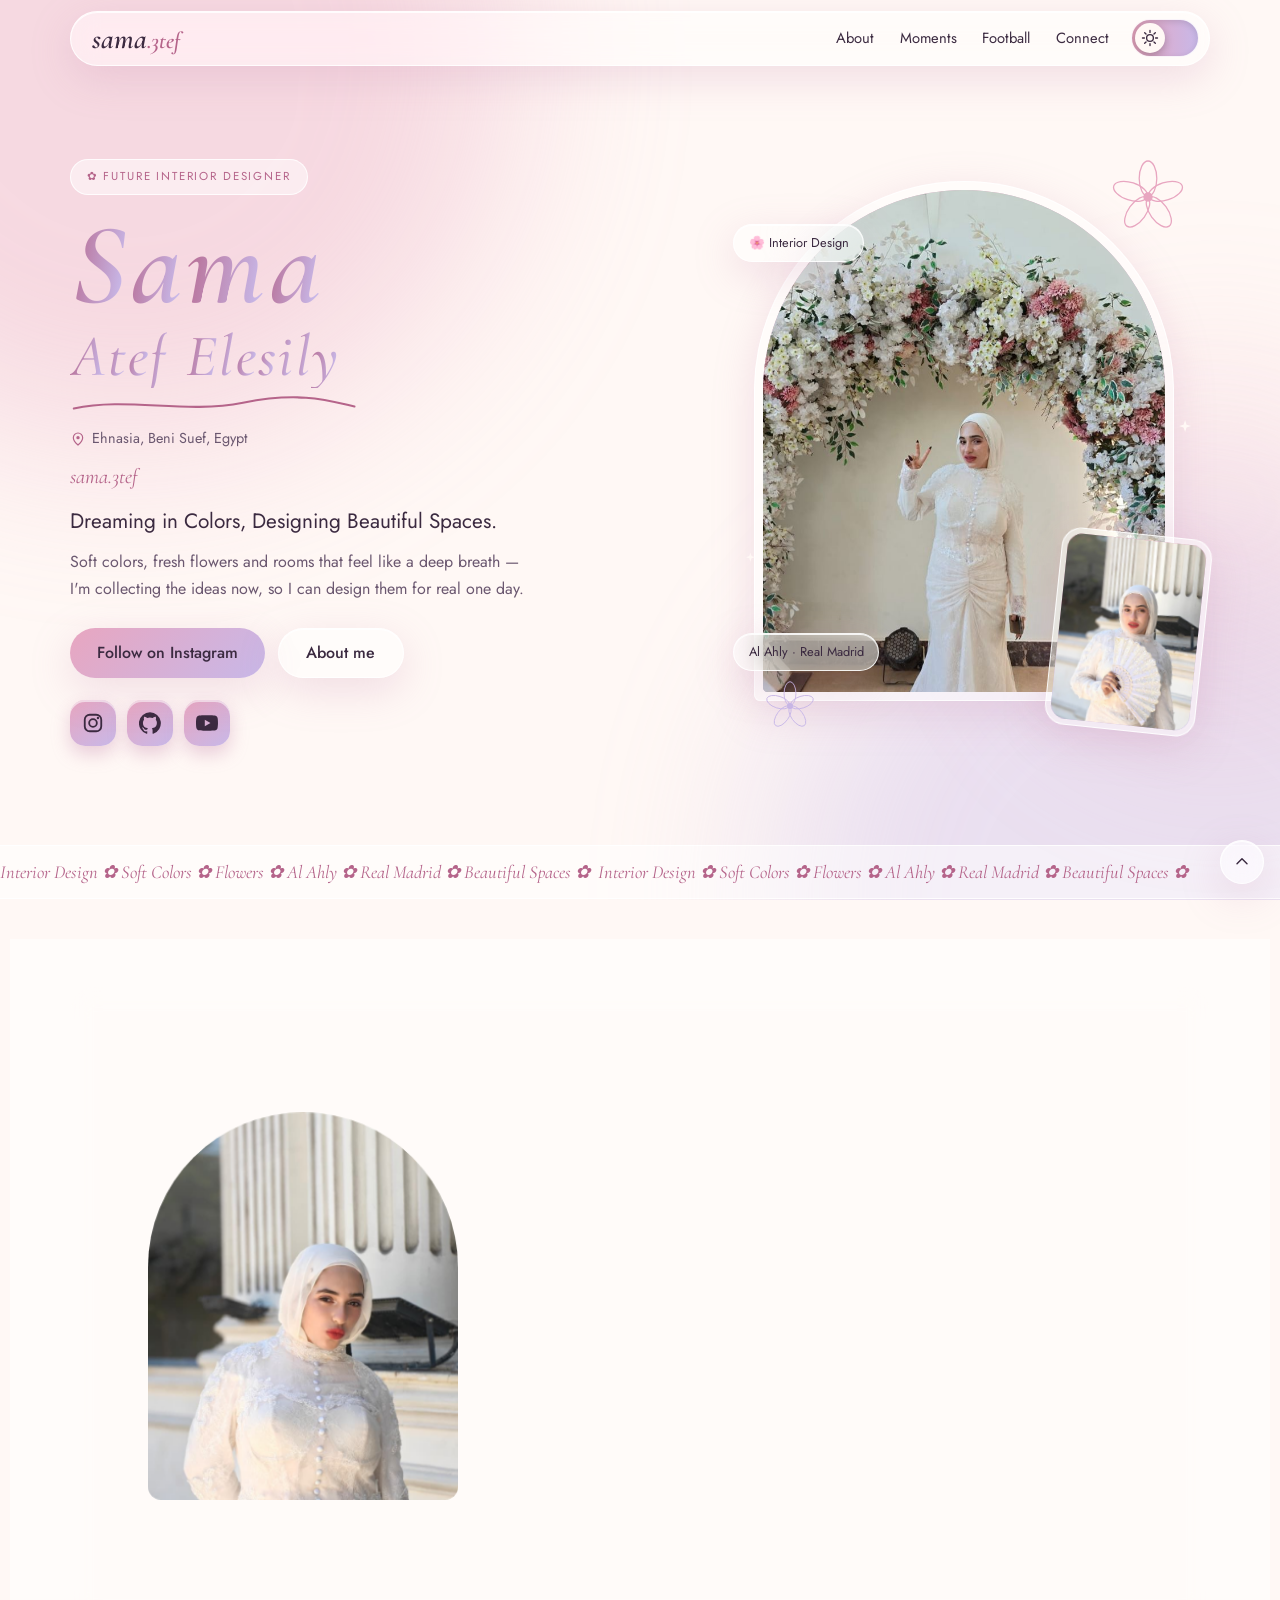
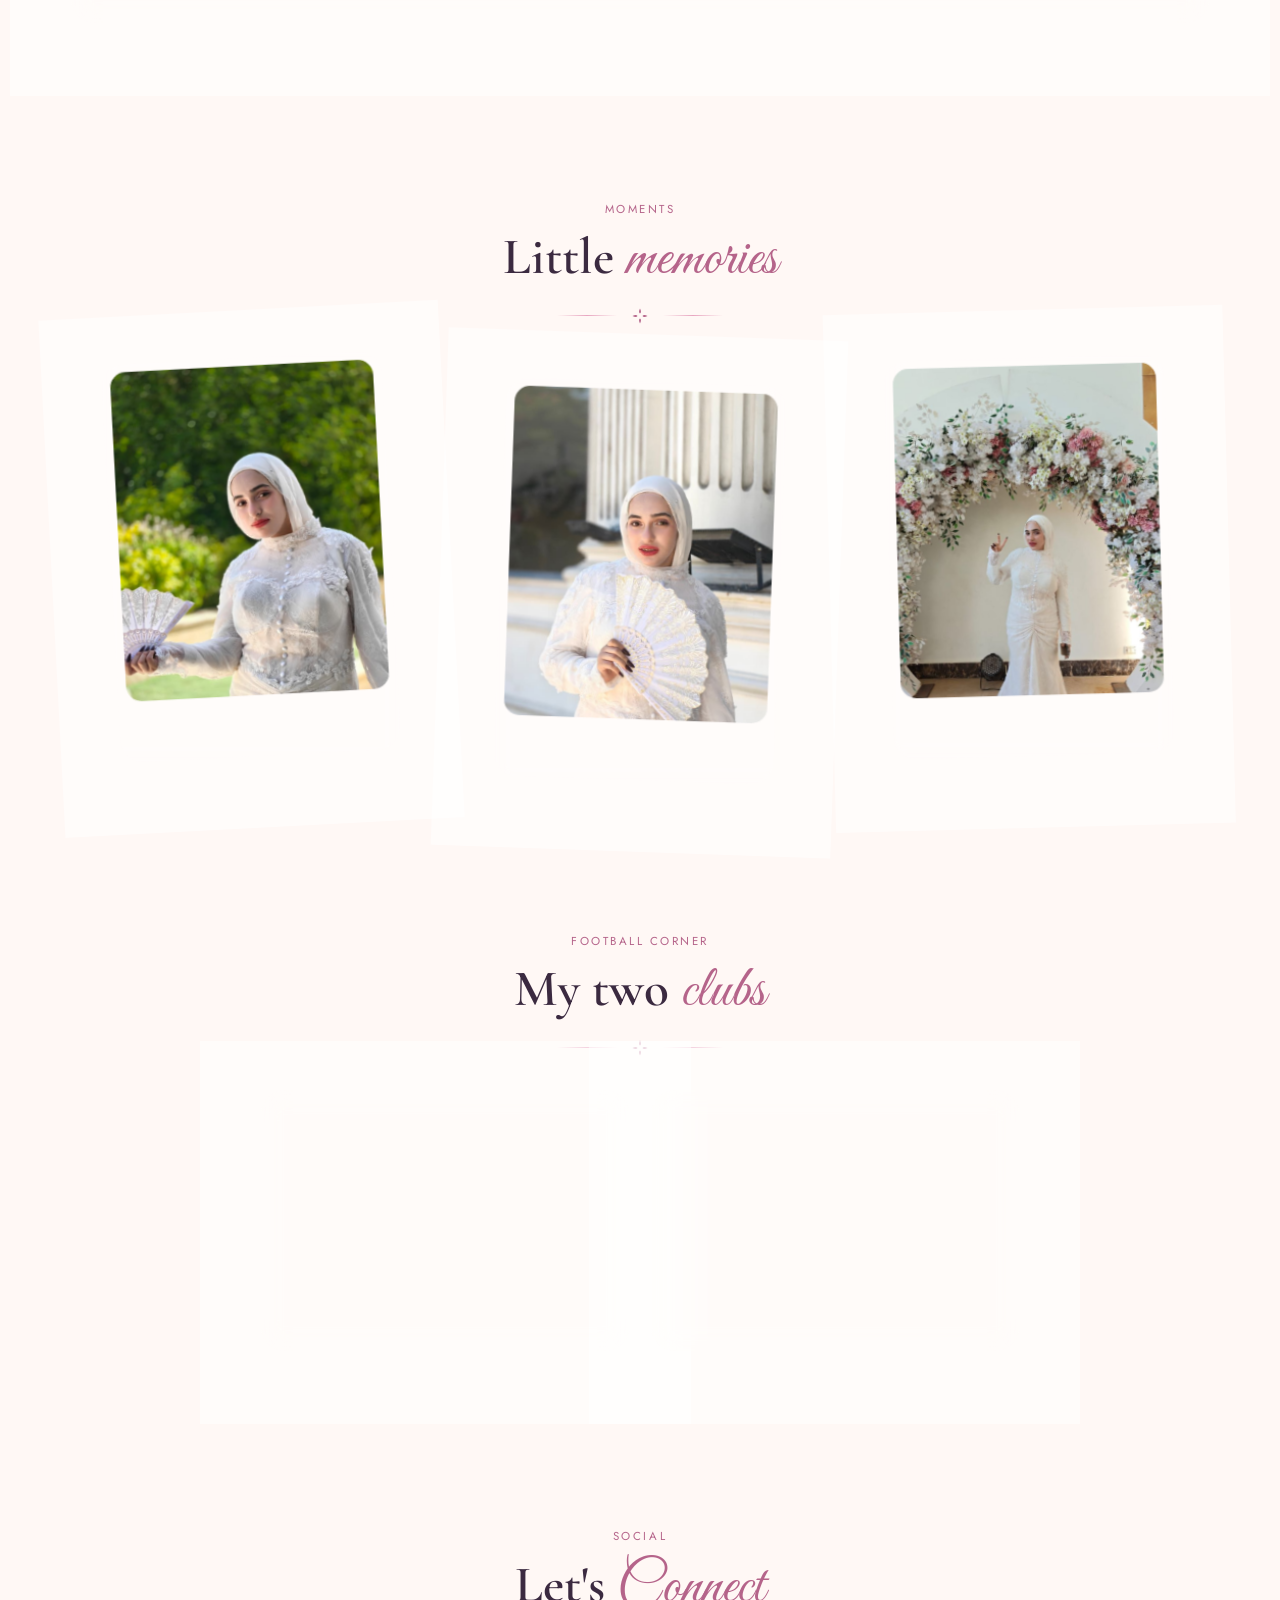
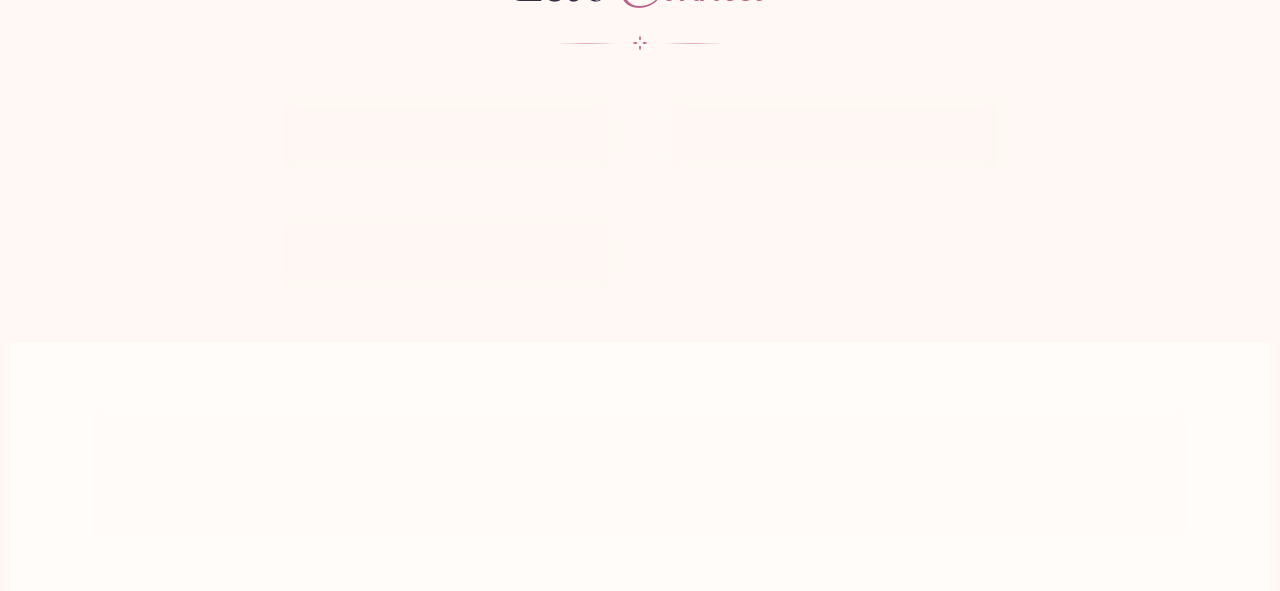
==== index.html @ e873d19c "Add files via upload" ====
<!DOCTYPE html>
<html lang="en">
<head>
<meta charset="utf-8">
<meta name="viewport" content="width=device-width, initial-scale=1">
<title>Sama Atef Elesily — Future Interior Designer</title>
<meta name="description" content="سما عاطف العسيلي — مصممة ديكور داخلي في المستقبل، بتحب الألوان الهادية والمساحات الجميلة والنادي الأهلي وريال مدريد، من إهناسيا، بني سويف، مصر. | Sama Atef Elesily — a future interior designer who loves beautiful spaces, Al Ahly SC and Real Madrid CF. Ehnasia, Beni Suef, Egypt.">
<meta name="keywords" content="سما عاطف العسيلي, إهناسيا, بني سويف, مصر, Ehnasia, Beni Suef, Egypt, سما العسيلي, سما عاطف, مصممة ديكور, ديكور داخلي, Sama Atef Elesily, Sama Elesily, sama.3tef, interior designer, portfolio">
<meta name="author" content="Alaa Atef Elesily">
<meta name="robots" content="index, follow">
<link rel="canonical" href="https://sama-3tef.github.io/">
<meta name="theme-color" content="#FFF8F5">
<meta property="og:type" content="website">
<meta property="og:title" content="سما عاطف العسيلي | Sama Atef Elesily">
<meta property="og:locale" content="ar_EG">
<meta property="og:locale:alternate" content="en_US">
<meta property="og:site_name" content="sama.3tef">
<meta name="twitter:card" content="summary_large_image">
<meta property="og:description" content="Dreaming in Colors, Designing Beautiful Spaces. — بحلم بالألوان وبصمم مساحات حلوة.">
<meta property="og:url" content="https://sama-3tef.github.io/">
<meta property="og:image" content="https://sama-3tef.github.io/assets/images/sama-1.jpg">
<link rel="icon" href="favicon.svg" type="image/svg+xml">
<link rel="preconnect" href="https://fonts.googleapis.com">
<link rel="preconnect" href="https://fonts.gstatic.com" crossorigin>
<link href="https://fonts.googleapis.com/css2?family=Cormorant+Garamond:ital,wght@0,500;0,600;1,500&family=Great+Vibes&family=Jost:wght@300;400;500&display=swap" rel="stylesheet">
<script>
(function(){try{var t=localStorage.getItem('theme');if(!t)t=matchMedia('(prefers-color-scheme: dark)').matches?'dark':'light';document.documentElement.dataset.theme=t;var m=document.querySelector('meta[name=theme-color]');if(m)m.content=t==='dark'?'#241A2B':'#FFF8F5'}catch(e){document.documentElement.dataset.theme='light'}})();
</script>
<script type="application/ld+json">{"@context":"https://schema.org","@type":"WebSite","name":"سما عاطف العسيلي | Sama Atef Elesily","alternateName":["sama.3tef","Sama Atef Elesily","سما عاطف العسيلي"],"url":"https://sama-3tef.github.io/","inLanguage":["ar","en"],"about":{"@type":"Person","name":"Sama Atef Elesily","alternateName":"سما عاطف العسيلي","sameAs":["https://www.instagram.com/sama.atef_1","https://github.com/sama-3tef","https://www.youtube.com/@samaatefelesily1"]}}</script>
<link rel="stylesheet" href="css/style.css">
</head>
<body>
<div class="progress" aria-hidden="true"><span id="bar"></span></div>
<div class="bg" aria-hidden="true"><i></i><i></i><i></i></div>
<div id="petals" aria-hidden="true"></div>

<header class="nav-wrap">
 <nav class="nav glass" aria-label="Main">
  <a href="#top" class="logo" aria-label="sama.3tef">sama<span>.3tef</span></a>
  <ul id="menu" class="links">
   <li><a href="#about">About</a></li>
   <li><a href="#moments">Moments</a></li>
   <li><a href="#football">Football</a></li>
   <li><a href="#connect">Connect</a></li>
  </ul>
  <button id="theme" class="switch" aria-label="Toggle dark mode" aria-pressed="false">
   <span class="stars" aria-hidden="true"><i></i><i></i><i></i></span>
   <span class="knob"><svg viewBox="0 0 24 24" class="sun"><circle cx="12" cy="12" r="4.500"/><path d="M12 2v2.500M12 19.500V22M2 12h2.500M19.500 12H22M4.900 4.900l1.800 1.800M17.300 17.300l1.800 1.800M4.900 19.100l1.800-1.800M17.300 6.700l1.800-1.800"/></svg><svg viewBox="0 0 24 24" class="moon"><path d="M20 14.500A8.500 8.500 0 1 1 9.500 4a7 7 0 0 0 10.500 10.500z"/></svg></span>
  </button>
  <button id="burger" class="icon-btn burger" aria-label="Open menu" aria-expanded="false" aria-controls="menu"><span></span><span></span></button>
 </nav>
</header>

<main id="top">
<section class="hero container">
 <div class="hero-text">
  <p class="label"><span class="pill">✿ Future Interior Designer</span></p>
  <h1 class="name" aria-label="Sama Atef Elesily">
   <span class="line l1" aria-hidden="true"><span data-split>Sama</span></span>
   <span class="line l2" aria-hidden="true"><span data-split>Atef Elesily</span></span>
   <svg class="swoosh" viewBox="0 0 300 20" aria-hidden="true"><path d="M4 14C60 2 120 20 180 8S270 6 296 12" pathLength="1"/></svg>
  </h1>
  <p class="loc"><svg viewBox="0 0 24 24" aria-hidden="true"><path d="M12 21s7-6.100 7-11a7 7 0 0 0-14 0c0 4.900 7 11 7 11z" fill="none" stroke="currentColor" stroke-width="1.8"/><circle cx="12" cy="10" r="2.500" fill="currentColor"/></svg>Ehnasia, Beni Suef, Egypt</p>
  <p class="wordmark">sama.3tef</p>
  <p class="sub">Dreaming in Colors, Designing Beautiful Spaces.</p>
  <p class="lead">Soft colors, fresh flowers and rooms that feel like a deep breath — I'm collecting the ideas now, so I can design them for real one day.</p>
  <div class="cta">
   <a class="btn primary" href="https://www.instagram.com/sama.atef_1" target="_blank" rel="noopener noreferrer">Follow on Instagram</a>
   <a class="btn ghost glass" href="#about">About me</a>
  </div>
  <div class="hero-social" aria-label="Social links">
   <a class="ico sm" href="https://www.instagram.com/sama.atef_1" target="_blank" rel="noopener noreferrer" aria-label="Sama on Instagram"><svg viewBox="0 0 24 24" aria-hidden="true"><rect x="3" y="3" width="18" height="18" rx="5.5" fill="none" stroke="currentColor" stroke-width="2"/><circle cx="12" cy="12" r="4.2" fill="none" stroke="currentColor" stroke-width="2"/><circle cx="17.4" cy="6.6" r="1.3" fill="currentColor"/></svg></a>
   <a class="ico sm" href="https://github.com/sama-3tef" target="_blank" rel="noopener noreferrer" aria-label="Sama on GitHub"><svg viewBox="0 0 24 24" aria-hidden="true"><path fill="currentColor" d="M12 .3a12 12 0 0 0-3.8 23.4c.6.1.8-.3.8-.6v-2c-3.3.7-4-1.6-4-1.6-.6-1.4-1.4-1.8-1.4-1.8-1-.7.1-.7.1-.7 1.2.1 1.8 1.2 1.8 1.2 1 1.8 2.8 1.3 3.5 1 .1-.8.4-1.3.8-1.6-2.7-.3-5.5-1.3-5.5-5.9 0-1.3.5-2.4 1.2-3.2-.1-.3-.5-1.5.1-3.2 0 0 1-.3 3.3 1.2a11.500 11.500 0 0 1 6 0c2.300-1.500 3.300-1.200 3.300-1.200.7 1.700.2 2.900.1 3.200.8.8 1.200 1.900 1.200 3.200 0 4.600-2.800 5.600-5.500 5.900.4.4.8 1.100.8 2.200v3.300c0 .3.2.7.8.6A12 12 0 0 0 12 .3"/></svg></a>
   <a class="ico sm" href="https://www.youtube.com/@samaatefelesily1" target="_blank" rel="noopener noreferrer" aria-label="Sama on YouTube"><svg viewBox="0 0 24 24" aria-hidden="true"><path fill="currentColor" d="M23.5 6.2a3 3 0 0 0-2.1-2.1C19.5 3.6 12 3.6 12 3.6s-7.5 0-9.4.5A3 3 0 0 0 .5 6.2C0 8.1 0 12 0 12s0 3.900.5 5.800a3 3 0 0 0 2.100 2.100c1.900.5 9.400.5 9.400.5s7.500 0 9.400-.5a3 3 0 0 0 2.100-2.100c.5-1.900.5-5.800.5-5.800s0-3.900-.5-5.800zM9.600 15.600V8.400l6.200 3.600-6.200 3.600z"/></svg></a>
  </div>
 </div>
 <div class="hero-art">
  <div class="frame-a"><div class="photo fx"><img src="assets/images/sama-1.jpg" width="720" height="1280" alt="Sama in a white lace dress in front of a pink and white floral arch" fetchpriority="high"></div></div>
  <svg class="flower f1" viewBox="0 0 100 100" aria-hidden="true"><g fill="none" stroke="currentColor" stroke-width="1.6"><ellipse cx="50" cy="27" rx="11" ry="22"/><ellipse cx="50" cy="27" rx="11" ry="22" transform="rotate(72 50 50)"/><ellipse cx="50" cy="27" rx="11" ry="22" transform="rotate(144 50 50)"/><ellipse cx="50" cy="27" rx="11" ry="22" transform="rotate(216 50 50)"/><ellipse cx="50" cy="27" rx="11" ry="22" transform="rotate(288 50 50)"/><circle cx="50" cy="50" r="5" fill="currentColor"/></g></svg><svg class="flower f2" viewBox="0 0 100 100" aria-hidden="true"><g fill="none" stroke="currentColor" stroke-width="1.6"><ellipse cx="50" cy="27" rx="11" ry="22"/><ellipse cx="50" cy="27" rx="11" ry="22" transform="rotate(72 50 50)"/><ellipse cx="50" cy="27" rx="11" ry="22" transform="rotate(144 50 50)"/><ellipse cx="50" cy="27" rx="11" ry="22" transform="rotate(216 50 50)"/><ellipse cx="50" cy="27" rx="11" ry="22" transform="rotate(288 50 50)"/><circle cx="50" cy="50" r="5" fill="currentColor"/></g></svg>
  <span class="spark s1"></span><span class="spark s2"></span><span class="spark s3"></span>
  <div class="chip glass c1">🌸 Interior Design</div>
  <div class="chip glass c2">Al Ahly · Real Madrid</div>
  <div class="frame-b"><div class="photo fx"><img src="assets/images/sama-3.jpg" width="360" height="640" alt="Sama beside a classical column" loading="lazy"></div></div>
 </div>
</section>

<div class="ribbon" aria-hidden="true"><div class="track"><span>Interior Design ✿ Soft Colors ✿ Flowers ✿ Al Ahly ✿ Real Madrid ✿ Beautiful Spaces ✿ </span><span>Interior Design ✿ Soft Colors ✿ Flowers ✿ Al Ahly ✿ Real Madrid ✿ Beautiful Spaces ✿ </span></div></div>

<section id="about" class="container section">
 <div class="about glass reveal">
  <div class="frame fx"><img src="assets/images/sama-2.jpg" width="720" height="1280" alt="Sama in a white lace dress beside a classical column" loading="lazy"></div>
  <div>
   <p class="label">About Sama</p>
   <h2>A creative heart with an eye for <em>beautiful spaces</em></h2>
   <p>I see rooms the way others see paintings — color, light, texture and the feeling they leave behind. I'm learning, dreaming and collecting ideas for the spaces I'll design one day.</p>
   <dl class="facts">
    <div><dt>Name</dt><dd>Sama Atef Elesily</dd></div>
    <div><dt>Logo</dt><dd>sama.3tef</dd></div>
    <div><dt>Born</dt><dd>3 July 2010</dd></div>
    <div><dt>From</dt><dd>Ehnasia, Beni Suef, Egypt</dd></div>
    <div><dt>Aspiration</dt><dd>Interior Designer</dd></div>
    <div class="wide"><dt>Interests</dt><dd>Interior design · Al Ahly SC · Real Madrid CF</dd></div>
   </dl>
   <div class="palette" aria-label="Favorite palette"><i style="background:var(--rose)"></i><i style="background:var(--lav)"></i><i style="background:var(--ivory)"></i><span>my palette</span></div>
  </div>
 </div>
</section>

<section id="moments" class="container section">
 <header class="head reveal"><p class="label">Moments</p><h2>Little <em>memories</em></h2><div class="divider" aria-hidden="true"><i></i><svg viewBox="0 0 24 24"><path d="M12 3c1.5 3 1.5 5 0 6-1.5-1-1.5-3 0-6zm0 12c1.5 1 1.5 3 0 6-1.5-3-1.5-5 0-6zM3 12c3-1.5 5-1.5 6 0-1 1.5-3 1.5-6 0zm12 0c1-1.5 3-1.5 6 0-3 1.5-5 1.5-6 0z" fill="currentColor"/></svg><i></i></div></header>
 <div class="moments">
  <figure class="polaroid fx reveal p1"><img src="assets/images/sama-4.jpg" width="720" height="1280" alt="Sama in a garden holding a lace fan" loading="lazy"><figcaption>Garden light</figcaption></figure>
  <figure class="polaroid fx reveal p2"><img src="assets/images/sama-3.jpg" width="720" height="1280" alt="Sama in white lace by a classical column" loading="lazy"><figcaption>Soft & classic</figcaption></figure>
  <figure class="polaroid fx reveal p3"><img src="assets/images/sama-1.jpg" width="720" height="1280" alt="Sama under a pink and white flower arch" loading="lazy"><figcaption>Under the flowers</figcaption></figure>
 </div>
</section>

<section id="football" class="container section">
 <header class="head reveal"><p class="label">Football Corner</p><h2>My two <em>clubs</em></h2><div class="divider" aria-hidden="true"><i></i><svg viewBox="0 0 24 24"><path d="M12 3c1.5 3 1.5 5 0 6-1.5-1-1.5-3 0-6zm0 12c1.5 1 1.5 3 0 6-1.5-3-1.5-5 0-6zM3 12c3-1.5 5-1.5 6 0-1 1.5-3 1.5-6 0zm12 0c1-1.5 3-1.5 6 0-3 1.5-5 1.5-6 0z" fill="currentColor"/></svg><i></i></div></header>
 <div class="clubs">
  <article class="club glass reveal"><div class="crest"><img src="https://upload.wikimedia.org/wikipedia/en/7/70/Al_Ahly_SC_logo.svg" width="110" height="110" alt="Al Ahly SC official logo" loading="lazy" referrerpolicy="no-referrer" onerror="this.onerror=null;this.src='assets/logos/al-ahly.svg'"></div><h3>Al Ahly SC</h3><p>Cairo's red giants — a love that runs in the heart.</p></article>
  <article class="club glass reveal"><div class="crest"><img src="https://upload.wikimedia.org/wikipedia/en/5/56/Real_Madrid_CF.svg" width="110" height="110" alt="Real Madrid CF official logo" loading="lazy" referrerpolicy="no-referrer" onerror="this.onerror=null;this.src='assets/logos/real-madrid.svg'"></div><h3>Real Madrid CF</h3><p>Hala Madrid — the second club she cheers for.</p></article>
 </div>
</section>

<section id="connect" class="container section">
 <header class="head reveal"><p class="label">Social</p><h2>Let's <em>Connect</em></h2><div class="divider" aria-hidden="true"><i></i><svg viewBox="0 0 24 24"><path d="M12 3c1.5 3 1.5 5 0 6-1.5-1-1.5-3 0-6zm0 12c1.5 1 1.5 3 0 6-1.5-3-1.5-5 0-6zM3 12c3-1.5 5-1.5 6 0-1 1.5-3 1.5-6 0zm12 0c1-1.5 3-1.5 6 0-3 1.5-5 1.5-6 0z" fill="currentColor"/></svg><i></i></div></header>
 <div class="socials">
  <a class="social glass reveal" href="https://www.instagram.com/sama.atef_1" target="_blank" rel="noopener noreferrer" aria-label="Sama on Instagram">
   <b class="ico"><svg viewBox="0 0 24 24" aria-hidden="true"><rect x="3" y="3" width="18" height="18" rx="5.500" fill="none" stroke="currentColor" stroke-width="2"/><circle cx="12" cy="12" r="4.200" fill="none" stroke="currentColor" stroke-width="2"/><circle cx="17.400" cy="6.600" r="1.300" fill="currentColor"/></svg></b><span>Instagram<small>@sama.atef_1</small></span></a>
  <a class="social glass reveal" href="https://github.com/sama-3tef" target="_blank" rel="noopener noreferrer" aria-label="Sama on GitHub">
   <b class="ico"><svg viewBox="0 0 24 24" aria-hidden="true"><path fill="currentColor" d="M12 .3a12 12 0 0 0-3.800 23.400c.6.100.8-.3.8-.6v-2c-3.300.7-4-1.600-4-1.600-.6-1.400-1.400-1.800-1.400-1.800-1-.7.100-.7.100-.7 1.200.1 1.800 1.200 1.800 1.200 1 1.800 2.800 1.300 3.500 1 .1-.8.400-1.300.8-1.600-2.700-.3-5.500-1.300-5.500-5.900 0-1.300.5-2.400 1.200-3.200-.1-.3-.5-1.5.1-3.200 0 0 1-.3 3.300 1.200a11.5 11.5 0 0 1 6 0c2.300-1.5 3.300-1.200 3.300-1.200.7 1.700.2 2.900.1 3.200.8.800 1.200 1.900 1.200 3.200 0 4.600-2.800 5.600-5.500 5.900.4.400.8 1.100.8 2.200v3.300c0 .3.200.7.800.6A12 12 0 0 0 12 .3"/></svg></b><span>GitHub<small>sama-3tef</small></span></a>
  <a class="social glass reveal" href="https://www.youtube.com/@samaatefelesily1" target="_blank" rel="noopener noreferrer" aria-label="Sama on YouTube"><b class="ico"><svg viewBox="0 0 24 24" aria-hidden="true"><path fill="currentColor" d="M23.5 6.2a3 3 0 0 0-2.1-2.1C19.5 3.6 12 3.6 12 3.6s-7.5 0-9.4.5A3 3 0 0 0 .5 6.2C0 8.1 0 12 0 12s0 3.900.5 5.800a3 3 0 0 0 2.100 2.100c1.900.5 9.400.5 9.400.5s7.500 0 9.400-.5a3 3 0 0 0 2.100-2.100c.5-1.900.5-5.800.5-5.800s0-3.900-.5-5.800zM9.600 15.600V8.400l6.200 3.600-6.200 3.600z"/></svg></b><span>YouTube<small>@samaatefelesily1</small></span></a>
 </div>
</section>
</main>

<footer class="footer container">
 <div class="foot glass">
  <div class="foot-top">
   <a href="#top" class="logo">sama<span>.3tef</span></a>
   <svg class="flower sm-f" viewBox="0 0 100 100" aria-hidden="true"><g fill="none" stroke="currentColor" stroke-width="1.6"><ellipse cx="50" cy="27" rx="11" ry="22"/><ellipse cx="50" cy="27" rx="11" ry="22" transform="rotate(72 50 50)"/><ellipse cx="50" cy="27" rx="11" ry="22" transform="rotate(144 50 50)"/><ellipse cx="50" cy="27" rx="11" ry="22" transform="rotate(216 50 50)"/><ellipse cx="50" cy="27" rx="11" ry="22" transform="rotate(288 50 50)"/><circle cx="50" cy="50" r="5" fill="currentColor"/></g></svg>
   <p>Beautiful spaces begin with a beautiful dream.</p>
   <nav aria-label="Social links" class="foot-links"><a href="https://www.instagram.com/sama.atef_1" target="_blank" rel="noopener noreferrer">Instagram</a><a href="https://github.com/sama-3tef" target="_blank" rel="noopener noreferrer">GitHub</a><a href="https://www.youtube.com/@samaatefelesily1" target="_blank" rel="noopener noreferrer">YouTube</a></nav>
  </div>
  <div class="foot-bottom">
   <span>© <span id="year">2026</span> Sama Atef Elesily</span>
   <span class="credit">Designed &amp; developed by <a href="https://alaaatefelesily.github.io/" target="_blank" rel="noopener noreferrer">Alaa Atef Elesily</a>
    <span class="dev-ico">
     <a href="https://alaaatefelesily.github.io/" target="_blank" rel="noopener noreferrer" aria-label="Alaa's website"><svg viewBox="0 0 24 24" aria-hidden="true"><g fill="none" stroke="currentColor" stroke-width="1.8"><circle cx="12" cy="12" r="9"/><path d="M3 12h18M12 3c3 3 3 15 0 18M12 3c-3 3-3 15 0 18"/></g></svg></a>
     <a href="https://github.com/alaaatefelesily" target="_blank" rel="noopener noreferrer" aria-label="Alaa on GitHub"><svg viewBox="0 0 24 24" aria-hidden="true"><path fill="currentColor" d="M12 .3a12 12 0 0 0-3.8 23.4c.6.1.8-.3.8-.6v-2c-3.3.7-4-1.6-4-1.6-.6-1.4-1.4-1.8-1.4-1.8-1-.7.1-.7.1-.7 1.2.1 1.8 1.2 1.8 1.2 1 1.8 2.8 1.3 3.5 1 .1-.8.4-1.3.8-1.6-2.7-.3-5.5-1.3-5.5-5.9 0-1.3.5-2.4 1.2-3.2-.1-.3-.5-1.5.1-3.2 0 0 1-.3 3.3 1.2a11.500 11.500 0 0 1 6 0c2.300-1.500 3.300-1.200 3.300-1.200.7 1.700.2 2.900.1 3.200.8.8 1.200 1.900 1.200 3.200 0 4.600-2.800 5.600-5.500 5.900.4.4.8 1.100.8 2.200v3.300c0 .3.2.7.8.6A12 12 0 0 0 12 .3"/></svg></a>
     <a href="https://www.tiktok.com/@.3laa.1" target="_blank" rel="noopener noreferrer" aria-label="Alaa on TikTok"><svg viewBox="0 0 24 24" aria-hidden="true"><path fill="currentColor" d="M12.5.02c1.31-.02 2.61-.01 3.91-.02.08 1.53.63 3.09 1.75 4.17 1.12 1.11 2.7 1.62 4.24 1.79v4.03c-1.44-.05-2.89-.35-4.2-.97-.57-.26-1.1-.59-1.62-.93-.01 2.92.01 5.84-.02 8.75-.08 1.4-.54 2.79-1.35 3.94-1.31 1.92-3.58 3.17-5.91 3.21-1.43.08-2.86-.31-4.08-1.03-2.02-1.19-3.44-3.37-3.65-5.71-.02-.5-.03-1-.01-1.49.18-1.9 1.12-3.72 2.58-4.96 1.66-1.44 3.98-2.13 6.15-1.72.02 1.48-.04 2.96-.04 4.44-.99-.32-2.15-.23-3.02.37-.63.41-1.11 1.04-1.36 1.75-.21.51-.15 1.07-.14 1.61.24 1.64 1.82 3.02 3.5 2.87 1.12-.01 2.19-.66 2.77-1.61.19-.33.4-.67.41-1.06.1-1.79.06-3.57.07-5.36.01-4.03-.01-8.05.02-12.07z"/></svg></a>
     <a href="https://www.youtube.com/@alaaatefelesily" target="_blank" rel="noopener noreferrer" aria-label="Alaa on YouTube"><svg viewBox="0 0 24 24" aria-hidden="true"><path fill="currentColor" d="M23.500 6.200a3 3 0 0 0-2.100-2.100C19.500 3.600 12 3.600 12 3.600s-7.500 0-9.400.5A3 3 0 0 0 .5 6.200C0 8.100 0 12 0 12s0 3.900.5 5.800a3 3 0 0 0 2.100 2.100c1.900.5 9.400.5 9.400.5s7.500 0 9.400-.5a3 3 0 0 0 2.100-2.100c.5-1.900.5-5.800.5-5.800s0-3.900-.5-5.800zM9.600 15.600V8.400l6.200 3.600-6.200 3.600z"/></svg></a>
    </span></span>
  </div>
 </div>
</footer>
<button id="top-btn" class="icon-btn to-top glass" aria-label="Back to top" hidden><svg viewBox="0 0 24 24"><path d="M6 14l6-6 6 6"/></svg></button>
<script src="js/main.js" defer></script>
</body>
</html>
---- css/style.css ----
/* Three brand colours only: rose, lavender, ivory. All other tones are tints/opacities. */
:root{--rose:#E8A6C0;--lav:#C8B8E8;--ivory:#FFF8F5;
--bg:var(--ivory);--ink:#3B2A40;--ink-soft:#6B5870;--glass:rgba(255,255,255,.5);--edge:rgba(255,255,255,.85);
--shadow:0 12px 40px rgba(200,140,175,.25);--accent:#B5648A;--r:26px;
--script:'Great Vibes','Snell Roundhand',cursive;--head:'Cormorant Garamond',Georgia,serif;--body:'Jost',system-ui,sans-serif;--nav-h:84px}
[data-theme=dark]{--bg:#241A2B;--ink:#FFF8F5;--ink-soft:#D9C9DC;--glass:rgba(200,184,232,.11);--edge:rgba(232,166,192,.3);--shadow:0 12px 40px rgba(0,0,0,.45);--accent:var(--rose)}
*{box-sizing:border-box;margin:0}
html{scroll-behavior:smooth;scroll-padding-top:var(--nav-h);scrollbar-color:var(--rose) transparent}
body{font-family:var(--body);background:var(--bg);color:var(--ink);line-height:1.65;overflow-x:hidden;transition:background .5s,color .5s}
::-webkit-scrollbar{width:10px}::-webkit-scrollbar-thumb{background:linear-gradient(var(--rose),var(--lav));border-radius:10px}::-webkit-scrollbar-track{background:transparent}
img{max-width:100%;display:block}a{color:inherit}
:focus-visible{outline:2px solid var(--accent);outline-offset:3px;border-radius:8px}
.container{width:min(1140px,100% - 2rem);margin-inline:auto}
.section{padding-block:clamp(2.5rem,7vw,5.5rem)}
h2,h3,.logo{font-family:var(--head);font-weight:600;line-height:1.1}
h2{font-size:clamp(2rem,6vw,3.2rem);margin-bottom:.8rem}h2 em{font-family:var(--script);font-weight:400;font-style:normal;color:var(--accent);font-size:1.15em}
.label{text-transform:uppercase;letter-spacing:.22em;font-size:.72rem;color:var(--accent);margin-bottom:1rem}
.pill{display:inline-block;padding:.45rem 1rem;border-radius:999px;background:var(--glass);border:1px solid var(--edge);letter-spacing:.16em}
.glass{background:var(--glass);border:1px solid var(--edge);box-shadow:var(--shadow),inset 0 1px 0 var(--edge);-webkit-backdrop-filter:blur(14px) saturate(140%);backdrop-filter:blur(14px) saturate(140%);border-radius:var(--r)}
@media(max-width:600px){.glass{-webkit-backdrop-filter:blur(8px);backdrop-filter:blur(8px)}}

/* background + petals */
.bg{position:fixed;inset:0;z-index:-2;pointer-events:none;overflow:hidden}
.bg i{position:absolute;width:60vmax;height:60vmax;border-radius:50%;filter:blur(90px);opacity:.38}
.bg i:nth-child(1){background:var(--rose);top:-25vmax;left:-20vmax}
.bg i:nth-child(2){background:var(--lav);bottom:-30vmax;right:-20vmax;animation:drift 24s ease-in-out infinite alternate}
.bg i:nth-child(3){background:var(--rose);width:30vmax;height:30vmax;top:40%;right:-10vmax;opacity:.2}
[data-theme=dark] .bg i{opacity:.17}
@keyframes drift{to{transform:translate(-8vmax,-5vmax)}}
#petals{position:fixed;inset:0;z-index:-1;pointer-events:none;overflow:hidden}
.petal{position:absolute;top:-30px;width:14px;height:18px;border-radius:70% 0 70% 0;background:linear-gradient(135deg,var(--rose),var(--lav));opacity:.55;animation:fall linear infinite}
@keyframes fall{to{transform:translate(var(--dx),110vh) rotate(var(--rot))}}
.progress{position:fixed;top:0;left:0;right:0;height:3px;z-index:60}#bar{display:block;height:100%;width:0;background:linear-gradient(90deg,var(--rose),var(--lav))}

/* nav */
.nav-wrap{position:sticky;top:0;z-index:50;padding:.7rem 1rem}
.nav{display:flex;align-items:center;gap:.8rem;max-width:1140px;margin:auto;padding:.45rem .6rem .45rem 1.3rem;border-radius:999px;position:relative}
.logo{text-decoration:none;font-size:1.8rem;font-style:italic;margin-right:auto;white-space:nowrap}.logo span{color:var(--accent);font-size:.8em}
.links{display:flex;gap:1.6rem;list-style:none;padding:0;margin-right:.6rem}
.links a{text-decoration:none;font-size:.92rem;position:relative;padding:.3rem 0}
.links a::after{content:"";position:absolute;left:0;bottom:0;height:1px;width:100%;background:var(--accent);transform:scaleX(0);transform-origin:left;transition:transform .35s}
.links a:hover::after,.links a:focus-visible::after{transform:scaleX(1)}
.icon-btn{width:44px;height:44px;border-radius:50%;border:1px solid var(--edge);background:var(--glass);color:var(--ink);cursor:pointer;display:grid;place-items:center;transition:transform .3s;flex:none}
.icon-btn:hover{transform:translateY(-2px) rotate(8deg)}
.icon-btn svg{width:20px;height:20px;fill:none;stroke:currentColor;stroke-width:1.7;stroke-linecap:round;stroke-linejoin:round;grid-area:1/1;transition:transform .5s,opacity .4s}
.moon{opacity:0;transform:rotate(-90deg) scale(.4)}
[data-theme=dark] .sun{opacity:0;transform:rotate(90deg) scale(.4)}[data-theme=dark] .moon{opacity:1;transform:none}
.burger{display:none}.burger span{grid-area:1/1;width:18px;height:1.8px;background:currentColor;transition:transform .35s;border-radius:2px}
.burger span:first-child{transform:translateY(-4px)}.burger span:last-child{transform:translateY(4px)}
.burger[aria-expanded=true] span:first-child{transform:rotate(45deg)}.burger[aria-expanded=true] span:last-child{transform:rotate(-45deg)}
@media(max-width:760px){.burger{display:grid}
.links{position:absolute;top:calc(100% + .6rem);left:0;right:0;flex-direction:column;gap:0;padding:.6rem 1.4rem;border-radius:var(--r);background:var(--bg);border:1px solid var(--edge);box-shadow:var(--shadow);opacity:0;visibility:hidden;transform:translateY(-10px);transition:.35s;margin:0}
.links.open{opacity:1;visibility:visible;transform:none}.links a{display:block;padding:.85rem 0}}

/* hero */
.hero{display:grid;gap:2.5rem;align-items:center;padding-block:clamp(1.5rem,5vw,4rem)}
@media(min-width:900px){.hero{grid-template-columns:1.05fr .95fr;gap:3rem}}
.hero-text{text-align:center;animation:rise 1s both}
@media(min-width:900px){.hero-text{text-align:left}}
@keyframes rise{from{opacity:0;transform:translateY(24px)}}
h1{display:flex;flex-direction:column;line-height:1;margin-bottom:.4rem}
.script{font-family:var(--script);font-weight:400;font-size:clamp(5rem,23vw,9.5rem);line-height:.9;background:linear-gradient(120deg,var(--accent),var(--lav) 70%,var(--accent));background-size:200% auto;-webkit-background-clip:text;background-clip:text;color:transparent;animation:shine 8s linear infinite;padding:.05em .15em .1em 0}
@keyframes shine{to{background-position:200% center}}
.surname{font-family:var(--head);font-weight:500;font-size:clamp(1.2rem,5.5vw,2rem);letter-spacing:.38em;text-transform:uppercase;margin-top:-.3rem}
.wordmark{font-family:var(--head);font-style:italic;font-size:1.3rem;color:var(--accent);margin:.7rem 0}
.sub{font-size:clamp(1.05rem,3.4vw,1.3rem);margin-bottom:.7rem}.lead{color:var(--ink-soft);max-width:46ch;margin-inline:auto}
@media(min-width:900px){.lead{margin-inline:0}}
.cta{display:flex;flex-wrap:wrap;gap:.8rem;margin-top:1.6rem;justify-content:center}
@media(min-width:900px){.cta{justify-content:flex-start}}
.btn{display:inline-flex;align-items:center;justify-content:center;min-height:50px;padding:0 1.7rem;border-radius:999px;text-decoration:none;font-weight:500;transition:transform .3s,box-shadow .3s}
.btn:hover{transform:translateY(-3px)}
.btn.primary{background:linear-gradient(135deg,var(--rose),var(--lav));color:#3B2A40;box-shadow:var(--shadow)}
.btn.primary:hover{box-shadow:0 14px 40px rgba(232,166,192,.55)}
.hero-art{position:relative;width:min(100%,380px);margin-inline:auto;padding:0 0 1.5rem;animation:rise 1.2s .15s both}
.arch{padding:8px;border-radius:999px 999px 28px 28px}
.arch img{width:100%;aspect-ratio:4/5;object-fit:cover;object-position:50% 25%;border-radius:999px 999px 22px 22px;height:auto}
.mini{position:absolute;width:34%;right:-8%;bottom:-2%;padding:5px;border-radius:20px;transform:rotate(6deg);animation:bob 7s ease-in-out infinite}
.mini img{aspect-ratio:3/4;object-fit:cover;object-position:50% 20%;border-radius:15px;width:100%;height:auto}
.chip{position:absolute;padding:.45rem .9rem;font-size:.8rem;border-radius:999px;white-space:nowrap;animation:bob 6s ease-in-out infinite}
.c1{left:-6%;top:18%}.c2{left:-4%;bottom:12%;animation-delay:-3s}
@media(max-width:420px){.chip{font-size:.72rem}.c1{left:-2%}.c2{left:0}.mini{right:-3%}}
@keyframes bob{50%{transform:translateY(-10px) rotate(var(--r,0deg))}}
.mini{--r:6deg}
.flower{position:absolute;color:var(--rose);pointer-events:none;animation:spin 50s linear infinite}
.f1{width:80px;top:-24px;right:-14px}.f2{width:54px;left:2%;bottom:-8px;color:var(--lav);animation-direction:reverse}
@keyframes spin{to{transform:rotate(360deg)}}
.spark{position:absolute;width:12px;height:12px;background:var(--ivory);clip-path:polygon(50% 0,62% 38%,100% 50%,62% 62%,50% 100%,38% 62%,0 50%,38% 38%);animation:twinkle 3s ease-in-out infinite;filter:drop-shadow(0 0 4px var(--rose))}
.s1{top:8%;left:6%}.s2{top:44%;right:-4%;animation-delay:-1s}.s3{bottom:30%;left:-2%;animation-delay:-2s;width:9px;height:9px}
@keyframes twinkle{0%,100%{opacity:.15;transform:scale(.5)}50%{opacity:1;transform:scale(1.1) rotate(45deg)}}

/* ribbon marquee */
.ribbon{overflow:hidden;white-space:nowrap;border-block:1px solid var(--edge);background:var(--glass);padding:.7rem 0;font-family:var(--head);font-style:italic;font-size:1.15rem;color:var(--accent)}
.track{display:inline-flex;animation:slide 30s linear infinite}.track span{padding-right:.5rem}
@keyframes slide{to{transform:translateX(-50%)}}

/* about */
.about{display:grid;gap:2rem;padding:clamp(1.2rem,4vw,2.5rem);align-items:center}
@media(min-width:780px){.about{grid-template-columns:.75fr 1.25fr}}
.frame{padding:8px;border-radius:200px 200px 22px 22px;background:linear-gradient(160deg,var(--rose),var(--lav));max-width:320px;margin-inline:auto;width:100%}
.frame img{width:100%;aspect-ratio:4/5;object-fit:cover;object-position:50% 20%;border-radius:192px 192px 16px 16px;height:auto}
.about p{color:var(--ink-soft)}
.facts{display:grid;grid-template-columns:repeat(auto-fit,minmax(150px,1fr));gap:.7rem;margin-top:1.4rem}
.facts div{padding:.8rem 1rem;border-radius:16px;background:var(--glass);border:1px solid var(--edge)}.facts .wide{grid-column:1/-1}
dt{font-size:.68rem;letter-spacing:.18em;text-transform:uppercase;color:var(--accent)}dd{margin:0}
.palette{display:flex;align-items:center;gap:.5rem;margin-top:1.2rem;font-family:var(--head);font-style:italic;color:var(--ink-soft)}
.palette i{width:26px;height:26px;border-radius:50%;border:1px solid var(--edge);box-shadow:var(--shadow)}

.head{text-align:center;margin-bottom:2rem}.head .label{margin-bottom:.6rem}
.divider{display:flex;align-items:center;justify-content:center;gap:.8rem;color:var(--accent)}
.divider i{width:60px;height:1px;background:linear-gradient(90deg,transparent,var(--rose),transparent)}.divider svg{width:20px;height:20px}

/* moments */
.moments{display:grid;gap:1.6rem;grid-template-columns:1fr;justify-items:center}
@media(min-width:700px){.moments{grid-template-columns:repeat(3,1fr);align-items:start}}
.polaroid{width:min(100%,280px);padding:10px 10px 0;background:var(--glass);border:1px solid var(--edge);border-radius:22px;box-shadow:var(--shadow);-webkit-backdrop-filter:blur(10px);backdrop-filter:blur(10px);transition:transform .5s}
.polaroid img{width:100%;aspect-ratio:4/5;object-fit:cover;object-position:50% 20%;border-radius:15px;height:auto}
.polaroid figcaption{font-family:var(--script);font-size:1.8rem;text-align:center;padding:.4rem 0 .6rem;color:var(--accent)}
@media(min-width:700px){.p1{transform:rotate(-3deg)}.p2{transform:translateY(24px) rotate(2deg)}.p3{transform:rotate(-1.5deg)}.polaroid:hover{transform:translateY(-8px) rotate(0)}}

/* football */
.clubs,.socials{display:grid;gap:1.2rem;grid-template-columns:repeat(auto-fit,minmax(min(100%,250px),1fr));max-width:760px;margin-inline:auto}
.club{padding:2rem 1.5rem;text-align:center;transition:transform .4s}.club:hover,.social:hover{transform:translateY(-6px)}
.crest{height:130px;display:grid;place-items:center;margin-bottom:.8rem}
.crest img{height:110px;width:auto;max-width:100%;object-fit:contain;filter:drop-shadow(0 8px 14px rgba(0,0,0,.18))}
.club h3{font-size:1.6rem}.club p{color:var(--ink-soft);font-size:.92rem}

/* social */
.social{display:flex;align-items:center;gap:1.1rem;padding:1.3rem 1.5rem;text-decoration:none;transition:transform .4s}
.ico{width:56px;height:56px;border-radius:18px;display:grid;place-items:center;flex:none;background:linear-gradient(145deg,var(--rose),var(--lav));color:#3B2A40;box-shadow:0 8px 18px rgba(200,140,175,.4),inset 0 2px 0 rgba(255,255,255,.6);transition:transform .4s}
.social:hover .ico{transform:rotate(-8deg) scale(1.08)}
.ico svg{width:28px;height:28px}
.social span{display:flex;flex-direction:column;font-weight:500;font-size:1.1rem}.social small{font-weight:300;color:var(--ink-soft);font-size:.85rem}

/* footer */
.footer{padding-bottom:2rem}.foot{padding:1.8rem clamp(1.2rem,4vw,2.5rem)}
.foot-top{display:flex;flex-wrap:wrap;gap:1rem 1.6rem;align-items:center;justify-content:space-between}
.foot .sm-f{position:static;width:38px;animation:none}.foot p{color:var(--ink-soft);flex:1 1 200px}
.foot-links{display:flex;gap:1.2rem}.foot-links a{text-decoration:none;border-bottom:1px solid var(--rose)}
.foot-bottom{display:flex;flex-wrap:wrap;justify-content:space-between;gap:.5rem;margin-top:1.4rem;padding-top:1rem;border-top:1px solid var(--edge);font-size:.82rem;color:var(--ink-soft)}
.credit a{color:var(--accent);text-decoration:underline;text-underline-offset:3px}
.to-top{position:fixed;right:1rem;bottom:1rem;z-index:40}
.burst{position:fixed;pointer-events:none;z-index:70;width:10px;height:13px;border-radius:70% 0 70% 0;background:var(--rose);animation:burst .9s ease-out forwards}
@keyframes burst{to{transform:translate(var(--bx),var(--by)) rotate(240deg);opacity:0}}

.reveal{opacity:0;transform:translateY(26px);transition:opacity .9s,transform .9s}.reveal.in{opacity:1;transform:none}
@media(min-width:700px){.polaroid.reveal.in.p1{transform:rotate(-3deg)}.polaroid.reveal.in.p2{transform:translateY(24px) rotate(2deg)}.polaroid.reveal.in.p3{transform:rotate(-1.5deg)}}
@media(prefers-reduced-motion:reduce){*{animation:none!important;transition:none!important;scroll-behavior:auto!important}.reveal{opacity:1}#petals{display:none}}

/* ===== v3: animated name, photo effects, mobile hero, social ===== */
.script{background:none;color:inherit;animation:none;-webkit-background-clip:border-box;background-clip:border-box;padding:0}
h1{align-items:center}
@media(min-width:900px){h1{align-items:flex-start}}
.script,.surname{font-family:var(--script);font-weight:400;text-transform:none;letter-spacing:.01em}
.script{font-size:clamp(5.2rem,26vw,9.5rem);line-height:.95}
.surname{font-size:clamp(2.6rem,13vw,4.6rem);line-height:1;margin-top:-.15em}
.ltr{display:inline-block;background:linear-gradient(120deg,var(--accent),var(--lav) 45%,var(--accent) 90%);background-size:300% 100%;-webkit-background-clip:text;background-clip:text;color:transparent;padding:0 .02em;
 animation:ltrIn 1s cubic-bezier(.2,.9,.3,1.3) both,wave 5s ease-in-out infinite,shine 7s linear infinite;
 animation-delay:calc(var(--i)*.09s + .2s),calc(1.6s + var(--i)*.18s),0s}
.sp{display:inline-block;width:.3em}
@keyframes ltrIn{from{opacity:0;transform:translateY(.6em) rotate(-12deg) scale(.6);filter:blur(8px)}}
@keyframes wave{0%,100%{translate:0 0}50%{translate:0 -.07em}}
.ar{font-family:'Amiri','Cormorant Garamond',serif;font-size:clamp(1.4rem,6vw,2rem);color:var(--accent);margin:.2rem 0 .2rem;animation:rise 1s .9s both}
.wordmark{margin:.3rem 0 .6rem}
.hero-social{display:flex;align-items:center;gap:.7rem;margin-top:1.4rem;justify-content:center;flex-wrap:wrap}
@media(min-width:900px){.hero-social{justify-content:flex-start}}
.ico.sm{width:46px;height:46px;border-radius:15px;text-decoration:none}.ico.sm svg{width:22px;height:22px}
.ico.sm:hover{transform:translateY(-4px) rotate(-8deg) scale(1.08)}
.hello{font-family:'Amiri',serif;font-size:1.15rem;color:var(--ink-soft);margin-inline-start:.4rem;animation:twinkle 4s ease-in-out infinite}
.btn.primary{position:relative;overflow:hidden}
.btn.primary::after{content:"";position:absolute;inset:0;background:linear-gradient(110deg,transparent 30%,rgba(255,255,255,.7) 50%,transparent 70%);transform:translateX(-120%);animation:sweep 4s 2s infinite}
@keyframes sweep{to{transform:translateX(120%)}}

/* photo effects */
.fx{position:relative;overflow:hidden;isolation:isolate}
.fx::before{content:"";position:absolute;inset:0;z-index:3;pointer-events:none;opacity:0;transition:opacity .4s;background:radial-gradient(260px circle at var(--mx,50%) var(--my,30%),rgba(255,255,255,.45),transparent 60%)}
.fx:hover::before{opacity:1}
.fx::after{content:"";position:absolute;inset:0;z-index:4;pointer-events:none;background:linear-gradient(105deg,transparent 35%,rgba(255,255,255,.55) 50%,transparent 65%);transform:translateX(-130%);animation:sweep 7s 2.5s infinite}
.fx img{transition:filter .5s;will-change:transform}
.fx:hover img{filter:saturate(1.15) brightness(1.04)}
.hero .fx img,.in.fx img,.in .fx img{animation:imgIn 1.4s cubic-bezier(.2,.8,.2,1) both,kb 16s 1.4s ease-in-out infinite alternate}
@keyframes imgIn{from{clip-path:circle(0% at 50% 40%);transform:scale(1.35)}to{clip-path:circle(150% at 50% 40%);transform:scale(1.02)}}
@keyframes kb{from{transform:scale(1.02) translate(0,0)}to{transform:scale(1.12) translate(-1.5%,-1.5%)}}
.arch{animation:floaty 9s ease-in-out infinite}
.mini{animation:floaty 7s -2s ease-in-out infinite}
.frame{animation:floaty 10s ease-in-out infinite}
.polaroid.p1{animation:floaty 8s ease-in-out infinite}.polaroid.p2{animation:floaty 9s -3s ease-in-out infinite}.polaroid.p3{animation:floaty 10s -5s ease-in-out infinite}
@keyframes floaty{50%{translate:0 -10px}}
.arch::before{border-radius:inherit}

/* mobile hero */
@media(max-width:899px){
 .hero{padding-block:1rem 2rem;gap:1.8rem}
 .hero-art{width:min(82%,320px);padding-bottom:1.2rem}
 .arch img{aspect-ratio:1/1.1;object-position:50% 20%}
 .chip{font-size:.72rem;padding:.35rem .75rem}.c1{left:-8%;top:8%}.c2{left:-6%;bottom:14%}
 .mini{width:36%;right:-9%;bottom:0}
 .f1{width:64px;right:-8px}
}
@media(max-width:380px){.chip.c2{display:none}.hero-art{width:80%}}

.dev-ico{display:inline-flex;gap:.35rem;vertical-align:middle;margin-inline-start:.5rem}
.dev-ico a{width:30px;height:30px;border-radius:50%;display:grid;place-items:center;background:var(--glass);border:1px solid var(--edge);color:var(--accent);text-decoration:none;transition:transform .3s}
.dev-ico a:hover{transform:translateY(-3px)}.dev-ico svg{width:15px;height:15px}
.credit{display:flex;align-items:center;flex-wrap:wrap;gap:.3rem}
.trail{position:fixed;pointer-events:none;z-index:70;width:9px;height:12px;border-radius:70% 0 70% 0;background:linear-gradient(135deg,var(--rose),var(--lav));animation:burst 1.1s ease-out forwards}

/* ===== v4: new name, robust hero photos, animated theme switch ===== */
.name{align-items:center;margin-bottom:.2rem}
@media(min-width:900px){.name{align-items:flex-start}}
.name .line{display:block;overflow:hidden;padding:.04em .12em .16em;margin:-.04em -.12em -.1em}
.name .l1{font-family:var(--head);font-style:italic;font-weight:600;font-size:clamp(4.6rem,22vw,8.6rem);line-height:.95}
.name .l2{font-family:var(--head);font-style:italic;font-weight:500;font-size:clamp(2.1rem,11.5vw,3.9rem);line-height:1.05;margin-top:-.05em}
.name .ltr{display:inline-block;background:linear-gradient(100deg,var(--accent),var(--lav),var(--rose),var(--accent));background-size:300% 100%;-webkit-background-clip:text;background-clip:text;color:transparent;
 animation:ltrUp 1s cubic-bezier(.2,.9,.2,1) both,hue 7s linear infinite;animation-delay:calc(var(--i)*.07s + .15s),calc(var(--i)*-.35s);transition:translate .3s}
.name .ltr:hover{translate:0 -.08em}
@keyframes ltrUp{from{transform:translateY(115%) rotate(6deg);opacity:0}}
@keyframes hue{to{background-position:300% 0}}
.swoosh{display:block;width:clamp(150px,48%,300px);height:auto;margin:.2rem auto 0;overflow:visible}
@media(min-width:900px){.swoosh{margin-inline:0}}
.swoosh path{fill:none;stroke:var(--accent);stroke-width:2.2;stroke-linecap:round;stroke-dasharray:1;stroke-dashoffset:1;animation:draw 1.6s 1s ease-out forwards}
@keyframes draw{to{stroke-dashoffset:0}}
.loc{display:inline-flex;align-items:center;gap:.4rem;margin:.6rem 0 .2rem;font-size:.9rem;color:var(--ink-soft);animation:rise 1s 1s both}
.loc svg{width:16px;height:16px;color:var(--accent)}

/* hero photos */
.hero-art{width:min(100%,400px)}
.frame-a{padding:8px;border-radius:999px 999px 30px 30px;background:var(--glass);border:1px solid var(--edge);box-shadow:var(--shadow);animation:floaty 9s ease-in-out infinite}
.photo{position:relative;overflow:hidden;aspect-ratio:4/5;border-radius:999px 999px 22px 22px;transform:translateZ(0);background:linear-gradient(160deg,var(--rose),var(--lav))}
.photo img{position:absolute;inset:0;width:100%;height:100%;aspect-ratio:auto;object-fit:cover;object-position:50% 22%;border-radius:0}
.frame-b{position:absolute;width:36%;right:-7%;bottom:-1%;padding:5px;border-radius:20px;background:var(--glass);border:1px solid var(--edge);box-shadow:var(--shadow);rotate:6deg;animation:floaty 7s -2s ease-in-out infinite}
.frame-b .photo{aspect-ratio:3/4;border-radius:15px}
.chip{z-index:2}.c1{left:-5%;top:8%}.c2{left:-5%;bottom:10%}
@keyframes imgIn{from{opacity:0;transform:scale(1.2)}to{opacity:1;transform:scale(1.02)}}
.hero .fx img,.in.fx img,.in .fx img{animation:imgIn 1.2s ease-out both,kb 18s 1.2s ease-in-out infinite alternate}
@media(max-width:899px){
 .hero-art{width:min(78%,320px);padding-bottom:1rem}
 .photo{aspect-ratio:4/5}
 .frame-b{right:-9%;width:38%}
 .c1{left:-10%;top:6%}.c2{left:-10%;bottom:12%}
}
@media(max-width:380px){.c2{display:none}.hero-art{width:74%}}

/* animated theme switch */
.switch{position:relative;width:68px;height:38px;flex:none;border-radius:999px;border:1px solid var(--edge);cursor:pointer;padding:0;overflow:hidden;
 background:linear-gradient(90deg,var(--rose),var(--lav));transition:background .6s,transform .3s;box-shadow:inset 0 2px 6px rgba(0,0,0,.12)}
.switch:hover{transform:scale(1.05)}
[data-theme=dark] .switch{background:linear-gradient(90deg,#3A2A47,#241A2B)}
.knob{position:absolute;top:3px;left:3px;width:30px;height:30px;border-radius:50%;background:var(--ivory);display:grid;place-items:center;box-shadow:0 3px 8px rgba(0,0,0,.25);transition:transform .6s cubic-bezier(.5,1.6,.4,1),background .5s}
[data-theme=dark] .knob{transform:translateX(30px);background:var(--lav)}
.switch svg{width:18px;height:18px;grid-area:1/1;fill:none;stroke:#3B2A40;stroke-width:1.8;stroke-linecap:round;stroke-linejoin:round;transition:transform .7s,opacity .4s}
.switch .sun{transform:none;opacity:1}.switch .moon{opacity:0;transform:rotate(-120deg) scale(.3)}
[data-theme=dark] .switch .sun{opacity:0;transform:rotate(120deg) scale(.3)}[data-theme=dark] .switch .moon{opacity:1;transform:none}
.stars i{position:absolute;width:4px;height:4px;border-radius:50%;background:var(--ivory);opacity:0;transition:opacity .5s}
.stars i:nth-child(1){left:12px;top:9px}.stars i:nth-child(2){left:22px;top:24px;width:3px;height:3px}.stars i:nth-child(3){left:32px;top:12px;width:3px;height:3px}
[data-theme=dark] .stars i{opacity:1;animation:twinkle 2.5s infinite}.stars i:nth-child(2){animation-delay:-.8s!important}.stars i:nth-child(3){animation-delay:-1.6s!important}
::view-transition-old(root),::view-transition-new(root){animation:none;mix-blend-mode:normal}

/* ===== v5: desktop hero layout fix + small mobile polish ===== */
@media(min-width:900px){
 .hero{grid-template-columns:minmax(0,1.1fr) minmax(0,.9fr);min-height:calc(100vh - var(--nav-h) - 3rem);padding-block:2rem 3rem}
 .hero-art{justify-self:center;width:min(100%,420px)}
 .name .l1{font-size:clamp(6rem,9vw,9rem)}
 .name .l2{font-size:clamp(2.8rem,4.6vw,4.2rem)}
}
@media(max-width:899px){
 .hero-text .label{margin-bottom:.6rem}
 .pill{font-size:.68rem;padding:.4rem .85rem}
 .sub{font-size:1.05rem}.lead{font-size:.95rem;padding-inline:.4rem}
 .cta{gap:.6rem;margin-top:1.2rem}.cta .btn{flex:1 1 150px;max-width:230px;min-height:46px;padding:0 1.2rem;font-size:.92rem}
 .hero-social{margin-top:1.1rem}
 .hero-art{margin-top:.6rem}
}
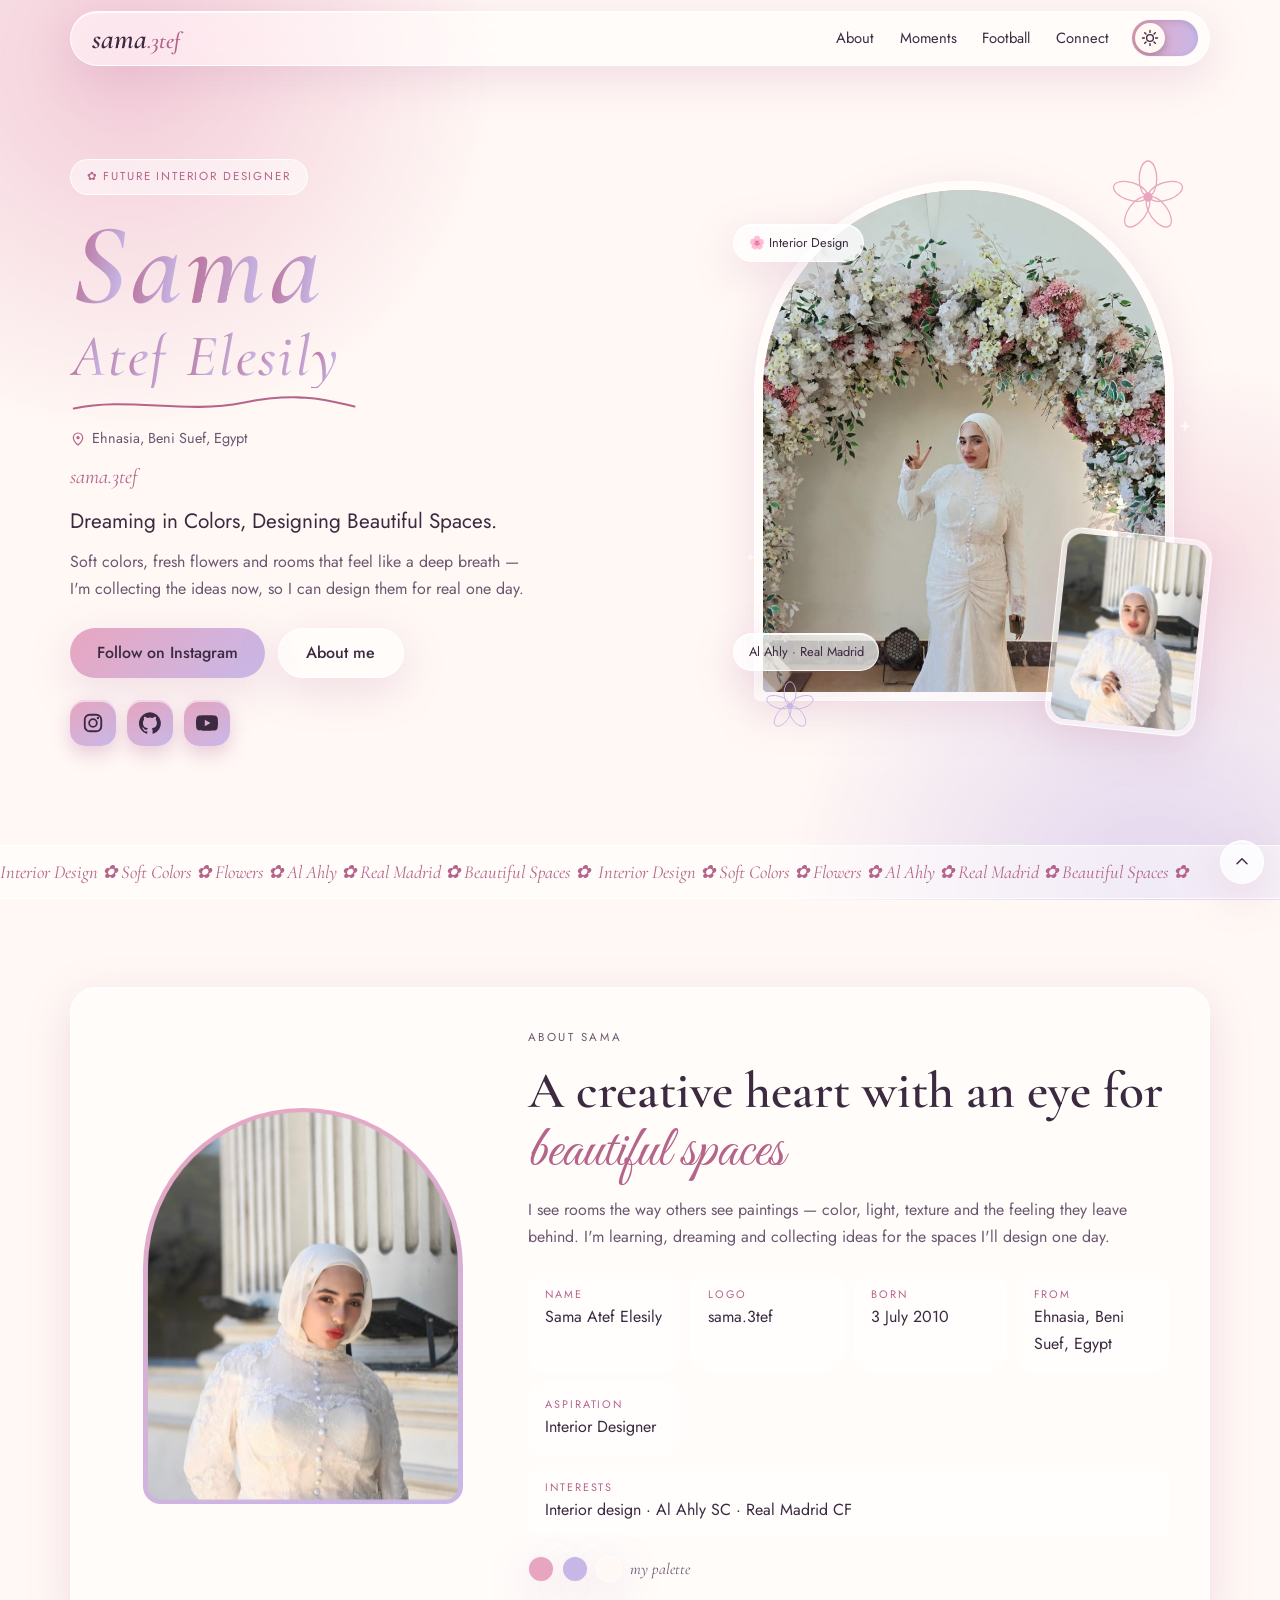
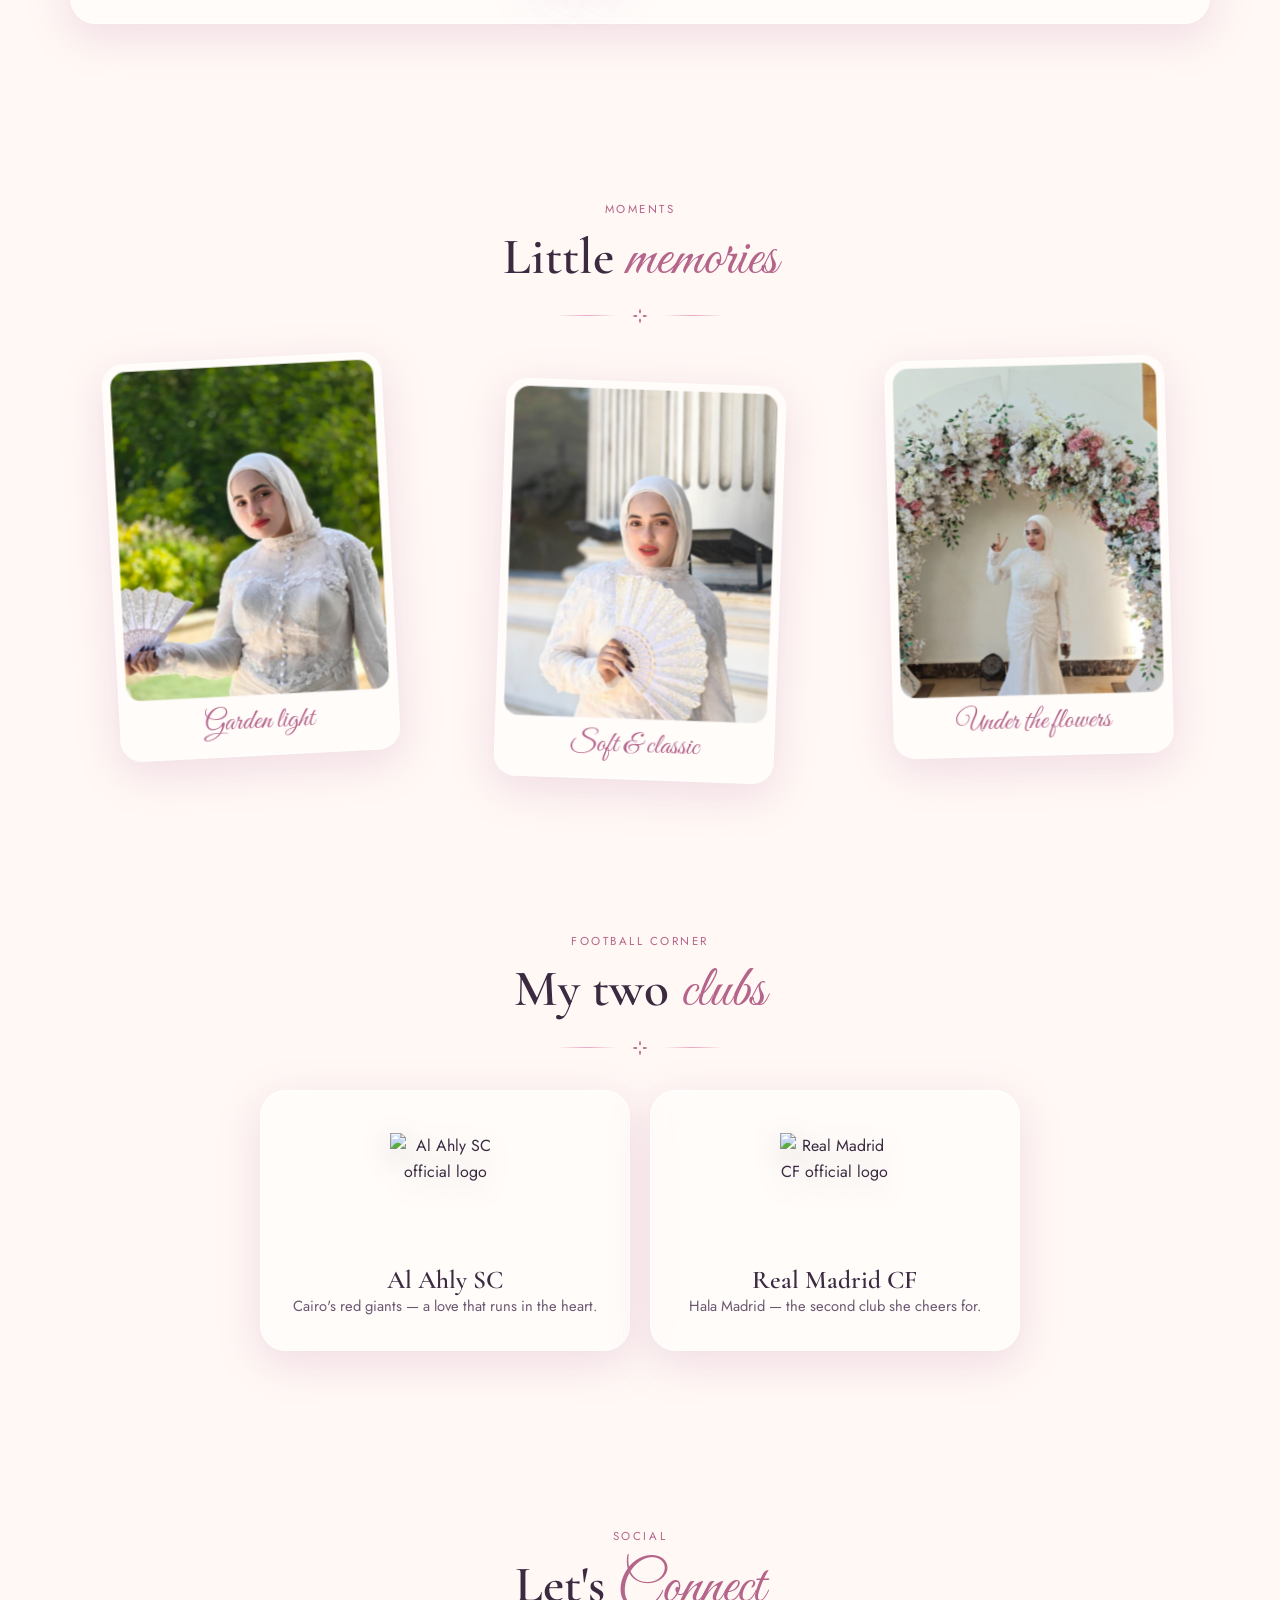
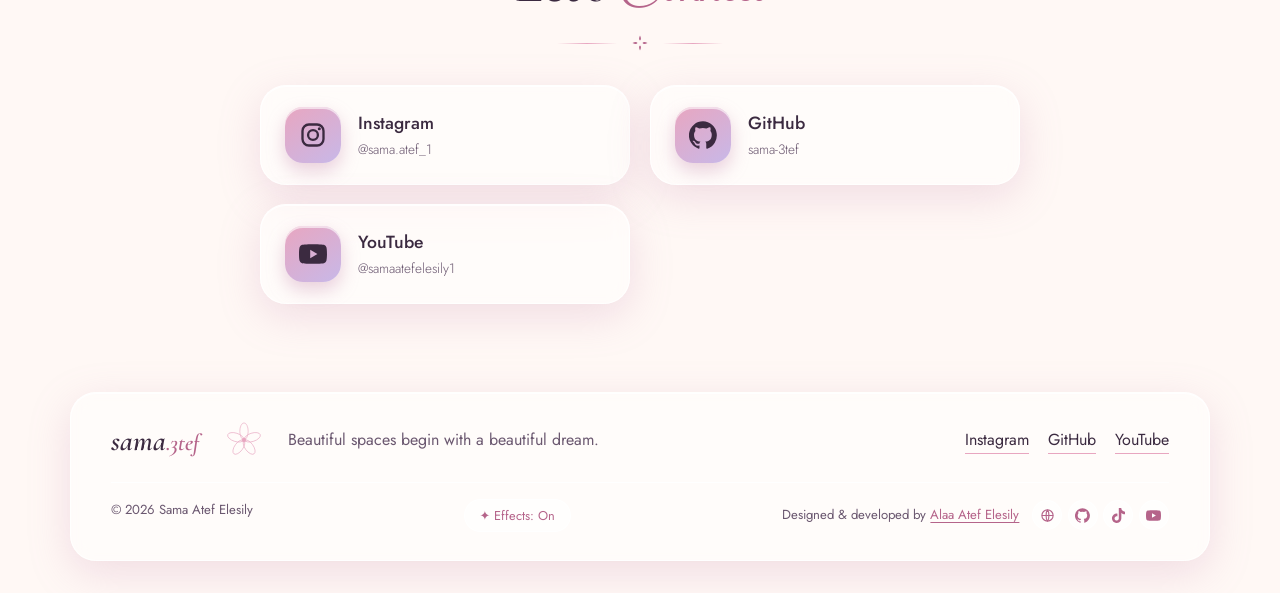
==== commit 24227379: "Add files via upload" ====
--- a/index.html
+++ b/index.html
@@ -11,7 +11,7 @@
 <link rel="canonical" href="https://sama-3tef.github.io/">
 <meta name="theme-color" content="#FFF8F5">
 <meta property="og:type" content="website">
-<meta property="og:title" content="سما عاطف العسيلي | Sama Atef Elesily">
+<meta property="og:title" content="Sama Atef Elesily | سما عاطف العسيلي ">
 <meta property="og:locale" content="ar_EG">
 <meta property="og:locale:alternate" content="en_US">
 <meta property="og:site_name" content="sama.3tef">
@@ -24,9 +24,9 @@
 <link rel="preconnect" href="https://fonts.gstatic.com" crossorigin>
 <link href="https://fonts.googleapis.com/css2?family=Cormorant+Garamond:ital,wght@0,500;0,600;1,500&family=Great+Vibes&family=Jost:wght@300;400;500&display=swap" rel="stylesheet">
 <script>
-(function(){try{var t=localStorage.getItem('theme');if(!t)t=matchMedia('(prefers-color-scheme: dark)').matches?'dark':'light';document.documentElement.dataset.theme=t;var m=document.querySelector('meta[name=theme-color]');if(m)m.content=t==='dark'?'#241A2B':'#FFF8F5'}catch(e){document.documentElement.dataset.theme='light'}})();
+(function(){try{var t=localStorage.getItem('theme');if(!t)t=matchMedia('(prefers-color-scheme: dark)').matches?'dark':'light';document.documentElement.dataset.theme=t;if(localStorage.getItem('motion')==='off')document.documentElement.dataset.motion='off';var m=document.querySelector('meta[name=theme-color]');if(m)m.content=t==='dark'?'#241A2B':'#FFF8F5'}catch(e){document.documentElement.dataset.theme='light'}})();
 </script>
-<script type="application/ld+json">{"@context":"https://schema.org","@type":"WebSite","name":"سما عاطف العسيلي | Sama Atef Elesily","alternateName":["sama.3tef","Sama Atef Elesily","سما عاطف العسيلي"],"url":"https://sama-3tef.github.io/","inLanguage":["ar","en"],"about":{"@type":"Person","name":"Sama Atef Elesily","alternateName":"سما عاطف العسيلي","sameAs":["https://www.instagram.com/sama.atef_1","https://github.com/sama-3tef","https://www.youtube.com/@samaatefelesily1"]}}</script>
+<script type="application/ld+json">{"@context":"https://schema.org","@type":"WebSite","name":"Sama Atef Elesily | سما عاطف العسيلي ","alternateName":["sama.3tef","Sama Atef Elesily","سما عاطف العسيلي"],"url":"https://sama-3tef.github.io/","inLanguage":["ar","en"],"about":{"@type":"Person","name":"Sama Atef Elesily","alternateName":"سما عاطف العسيلي","sameAs":["https://www.instagram.com/sama.atef_1","https://github.com/sama-3tef","https://www.youtube.com/@samaatefelesily1"]}}</script>
 <link rel="stylesheet" href="css/style.css">
 </head>
 <body>
@@ -75,12 +75,12 @@
   </div>
  </div>
  <div class="hero-art">
-  <div class="frame-a"><div class="photo fx"><img src="assets/images/sama-1.jpg" width="720" height="1280" alt="Sama in a white lace dress in front of a pink and white floral arch" fetchpriority="high"></div></div>
+  <div class="frame-a"><div class="photo fx"><img decoding="async" src="assets/images/sama-1.jpg" width="720" height="1280" alt="Sama in a white lace dress in front of a pink and white floral arch" fetchpriority="high"></div></div>
   <svg class="flower f1" viewBox="0 0 100 100" aria-hidden="true"><g fill="none" stroke="currentColor" stroke-width="1.6"><ellipse cx="50" cy="27" rx="11" ry="22"/><ellipse cx="50" cy="27" rx="11" ry="22" transform="rotate(72 50 50)"/><ellipse cx="50" cy="27" rx="11" ry="22" transform="rotate(144 50 50)"/><ellipse cx="50" cy="27" rx="11" ry="22" transform="rotate(216 50 50)"/><ellipse cx="50" cy="27" rx="11" ry="22" transform="rotate(288 50 50)"/><circle cx="50" cy="50" r="5" fill="currentColor"/></g></svg><svg class="flower f2" viewBox="0 0 100 100" aria-hidden="true"><g fill="none" stroke="currentColor" stroke-width="1.6"><ellipse cx="50" cy="27" rx="11" ry="22"/><ellipse cx="50" cy="27" rx="11" ry="22" transform="rotate(72 50 50)"/><ellipse cx="50" cy="27" rx="11" ry="22" transform="rotate(144 50 50)"/><ellipse cx="50" cy="27" rx="11" ry="22" transform="rotate(216 50 50)"/><ellipse cx="50" cy="27" rx="11" ry="22" transform="rotate(288 50 50)"/><circle cx="50" cy="50" r="5" fill="currentColor"/></g></svg>
   <span class="spark s1"></span><span class="spark s2"></span><span class="spark s3"></span>
   <div class="chip glass c1">🌸 Interior Design</div>
   <div class="chip glass c2">Al Ahly · Real Madrid</div>
-  <div class="frame-b"><div class="photo fx"><img src="assets/images/sama-3.jpg" width="360" height="640" alt="Sama beside a classical column" loading="lazy"></div></div>
+  <div class="frame-b"><div class="photo fx"><img decoding="async" src="assets/images/sama-3.jpg" width="360" height="640" alt="Sama beside a classical column" loading="lazy"></div></div>
  </div>
 </section>
 
@@ -88,7 +88,7 @@
 
 <section id="about" class="container section">
  <div class="about glass reveal">
-  <div class="frame fx"><img src="assets/images/sama-2.jpg" width="720" height="1280" alt="Sama in a white lace dress beside a classical column" loading="lazy"></div>
+  <div class="frame fx"><img decoding="async" src="assets/images/sama-2.jpg" width="720" height="1280" alt="Sama in a white lace dress beside a classical column" loading="lazy"></div>
   <div>
    <p class="label">About Sama</p>
    <h2>A creative heart with an eye for <em>beautiful spaces</em></h2>
@@ -109,17 +109,17 @@
 <section id="moments" class="container section">
  <header class="head reveal"><p class="label">Moments</p><h2>Little <em>memories</em></h2><div class="divider" aria-hidden="true"><i></i><svg viewBox="0 0 24 24"><path d="M12 3c1.5 3 1.5 5 0 6-1.5-1-1.5-3 0-6zm0 12c1.5 1 1.5 3 0 6-1.5-3-1.5-5 0-6zM3 12c3-1.5 5-1.5 6 0-1 1.5-3 1.5-6 0zm12 0c1-1.5 3-1.5 6 0-3 1.5-5 1.5-6 0z" fill="currentColor"/></svg><i></i></div></header>
  <div class="moments">
-  <figure class="polaroid fx reveal p1"><img src="assets/images/sama-4.jpg" width="720" height="1280" alt="Sama in a garden holding a lace fan" loading="lazy"><figcaption>Garden light</figcaption></figure>
-  <figure class="polaroid fx reveal p2"><img src="assets/images/sama-3.jpg" width="720" height="1280" alt="Sama in white lace by a classical column" loading="lazy"><figcaption>Soft & classic</figcaption></figure>
-  <figure class="polaroid fx reveal p3"><img src="assets/images/sama-1.jpg" width="720" height="1280" alt="Sama under a pink and white flower arch" loading="lazy"><figcaption>Under the flowers</figcaption></figure>
+  <figure class="polaroid fx reveal p1"><img decoding="async" src="assets/images/sama-4.jpg" width="720" height="1280" alt="Sama in a garden holding a lace fan" loading="lazy"><figcaption>Garden light</figcaption></figure>
+  <figure class="polaroid fx reveal p2"><img decoding="async" src="assets/images/sama-3.jpg" width="720" height="1280" alt="Sama in white lace by a classical column" loading="lazy"><figcaption>Soft & classic</figcaption></figure>
+  <figure class="polaroid fx reveal p3"><img decoding="async" src="assets/images/sama-1.jpg" width="720" height="1280" alt="Sama under a pink and white flower arch" loading="lazy"><figcaption>Under the flowers</figcaption></figure>
  </div>
 </section>
 
 <section id="football" class="container section">
  <header class="head reveal"><p class="label">Football Corner</p><h2>My two <em>clubs</em></h2><div class="divider" aria-hidden="true"><i></i><svg viewBox="0 0 24 24"><path d="M12 3c1.5 3 1.5 5 0 6-1.5-1-1.5-3 0-6zm0 12c1.5 1 1.5 3 0 6-1.5-3-1.5-5 0-6zM3 12c3-1.5 5-1.5 6 0-1 1.5-3 1.5-6 0zm12 0c1-1.5 3-1.5 6 0-3 1.5-5 1.5-6 0z" fill="currentColor"/></svg><i></i></div></header>
  <div class="clubs">
-  <article class="club glass reveal"><div class="crest"><img src="https://upload.wikimedia.org/wikipedia/en/7/70/Al_Ahly_SC_logo.svg" width="110" height="110" alt="Al Ahly SC official logo" loading="lazy" referrerpolicy="no-referrer" onerror="this.onerror=null;this.src='assets/logos/al-ahly.svg'"></div><h3>Al Ahly SC</h3><p>Cairo's red giants — a love that runs in the heart.</p></article>
-  <article class="club glass reveal"><div class="crest"><img src="https://upload.wikimedia.org/wikipedia/en/5/56/Real_Madrid_CF.svg" width="110" height="110" alt="Real Madrid CF official logo" loading="lazy" referrerpolicy="no-referrer" onerror="this.onerror=null;this.src='assets/logos/real-madrid.svg'"></div><h3>Real Madrid CF</h3><p>Hala Madrid — the second club she cheers for.</p></article>
+  <article class="club glass reveal"><div class="crest"><img decoding="async" src="https://upload.wikimedia.org/wikipedia/en/7/70/Al_Ahly_SC_logo.svg" width="110" height="110" alt="Al Ahly SC official logo" loading="lazy" referrerpolicy="no-referrer" onerror="this.onerror=null;this.src='assets/logos/al-ahly.svg'"></div><h3>Al Ahly SC</h3><p>Cairo's red giants — a love that runs in the heart.</p></article>
+  <article class="club glass reveal"><div class="crest"><img decoding="async" src="https://upload.wikimedia.org/wikipedia/en/5/56/Real_Madrid_CF.svg" width="110" height="110" alt="Real Madrid CF official logo" loading="lazy" referrerpolicy="no-referrer" onerror="this.onerror=null;this.src='assets/logos/real-madrid.svg'"></div><h3>Real Madrid CF</h3><p>Hala Madrid — the second club she cheers for.</p></article>
  </div>
 </section>
 
@@ -145,6 +145,7 @@
   </div>
   <div class="foot-bottom">
    <span>© <span id="year">2026</span> Sama Atef Elesily</span>
+   <button id="motion" class="motion-btn" aria-pressed="true" type="button">✦ Effects: On</button>
    <span class="credit">Designed &amp; developed by <a href="https://alaaatefelesily.github.io/" target="_blank" rel="noopener noreferrer">Alaa Atef Elesily</a>
     <span class="dev-ico">
      <a href="https://alaaatefelesily.github.io/" target="_blank" rel="noopener noreferrer" aria-label="Alaa's website"><svg viewBox="0 0 24 24" aria-hidden="true"><g fill="none" stroke="currentColor" stroke-width="1.8"><circle cx="12" cy="12" r="9"/><path d="M3 12h18M12 3c3 3 3 15 0 18M12 3c-3 3-3 15 0 18"/></g></svg></a>
--- a/css/style.css
+++ b/css/style.css
@@ -144,7 +144,6 @@
 
 .reveal{opacity:0;transform:translateY(26px);transition:opacity .9s,transform .9s}.reveal.in{opacity:1;transform:none}
 @media(min-width:700px){.polaroid.reveal.in.p1{transform:rotate(-3deg)}.polaroid.reveal.in.p2{transform:translateY(24px) rotate(2deg)}.polaroid.reveal.in.p3{transform:rotate(-1.5deg)}}
-@media(prefers-reduced-motion:reduce){*{animation:none!important;transition:none!important;scroll-behavior:auto!important}.reveal{opacity:1}#petals{display:none}}
 
 /* ===== v3: animated name, photo effects, mobile hero, social ===== */
 .script{background:none;color:inherit;animation:none;-webkit-background-clip:border-box;background-clip:border-box;padding:0}
@@ -270,3 +269,28 @@
  .hero-social{margin-top:1.1rem}
  .hero-art{margin-top:.6rem}
 }
+
+
+/* ===== v6: smoothness (same effects, cheaper to draw) + user motion toggle ===== */
+/* gradients instead of 90px blur filters on huge animated layers */
+.bg i{filter:none!important;opacity:.55;will-change:transform}
+.bg i:nth-child(1){background:radial-gradient(circle,var(--rose) 0,transparent 68%)}
+.bg i:nth-child(2){background:radial-gradient(circle,var(--lav) 0,transparent 68%)}
+.bg i:nth-child(3){background:radial-gradient(circle,var(--rose) 0,transparent 68%);opacity:.3}
+[data-theme=dark] .bg i{opacity:.3}
+/* lighter glass: blur only where it matters */
+.glass{-webkit-backdrop-filter:blur(10px) saturate(125%);backdrop-filter:blur(10px) saturate(125%)}
+.chip,.to-top,.polaroid,.frame-a,.frame-b{-webkit-backdrop-filter:none!important;backdrop-filter:none!important}
+.chip,.to-top{background:rgba(255,255,255,.72)}
+[data-theme=dark] .chip,[data-theme=dark] .to-top{background:rgba(58,42,71,.85)}
+.petal,.track,.frame-a,.frame-b,.polaroid,.frame,.photo img{will-change:transform}
+.frame-a,.frame-b,.polaroid,.frame{will-change:translate}
+.swoosh path{will-change:stroke-dashoffset}
+/* pause infinite animations for sections that are off-screen (JS toggles .off) */
+.off,.off *,.off *::before,.off *::after{animation-play-state:paused!important}
+/* motion off (user choice via footer button) */
+[data-motion=off] *,[data-motion=off] *::before,[data-motion=off] *::after{animation:none!important;transition:none!important;scroll-behavior:auto!important}
+[data-motion=off] .reveal{opacity:1!important;transform:none!important}
+[data-motion=off] .swoosh path{stroke-dashoffset:0}
+[data-motion=off] #petals{display:none}
+.motion-btn{font:inherit;font-size:.8rem;color:var(--accent);background:var(--glass);border:1px solid var(--edge);border-radius:999px;padding:.3rem .9rem;cursor:pointer}
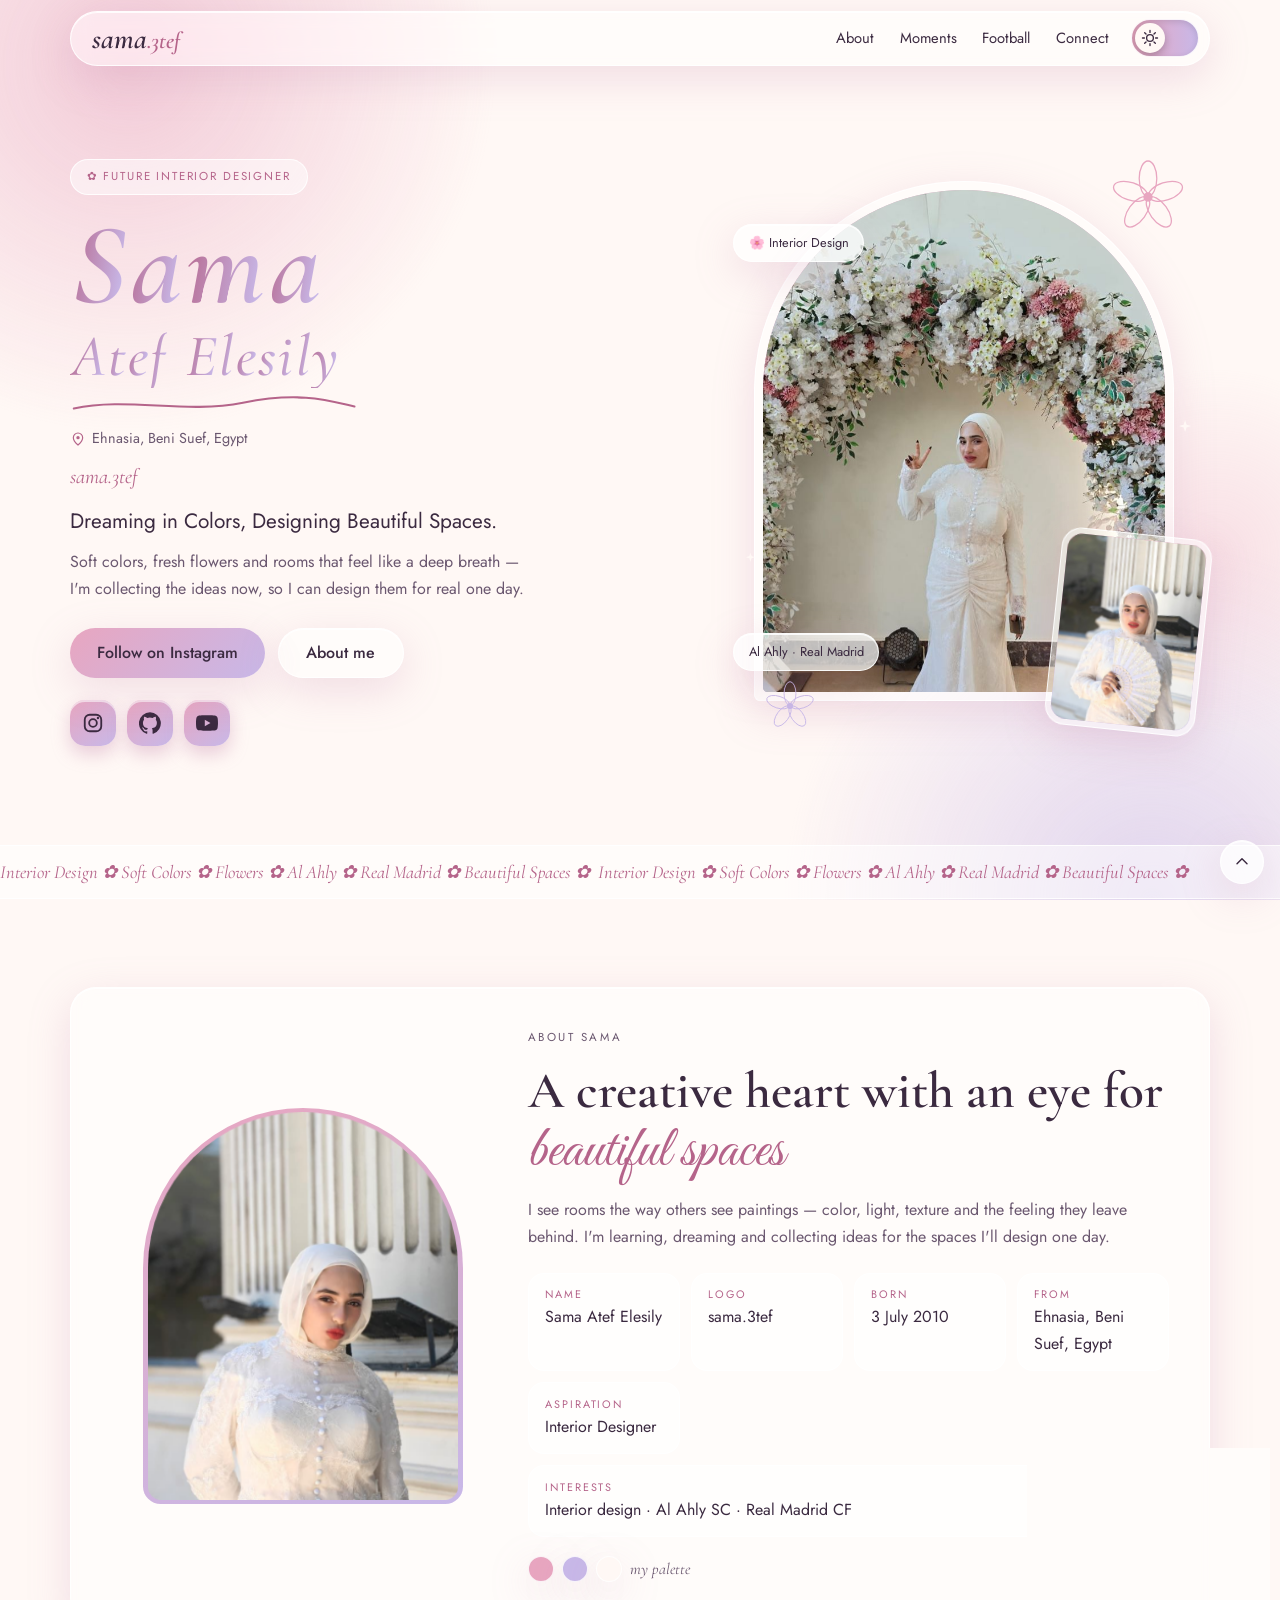
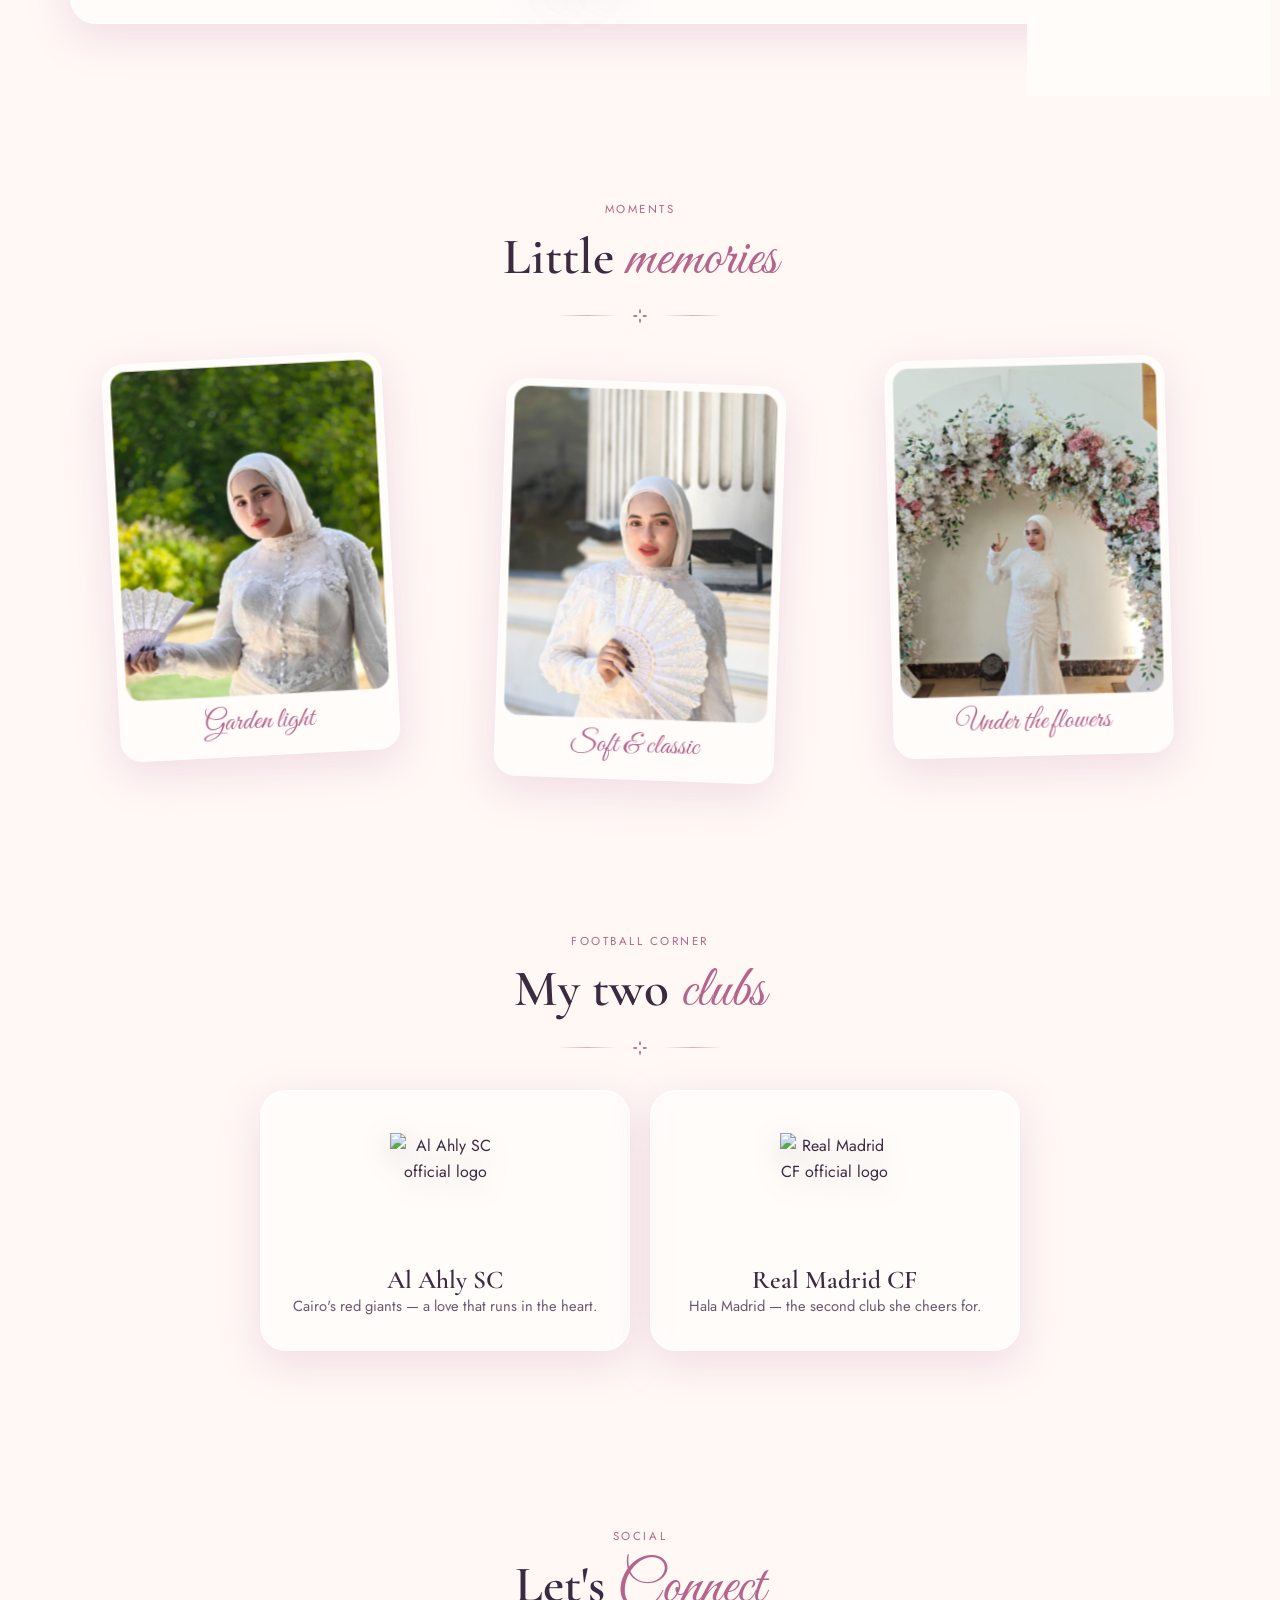
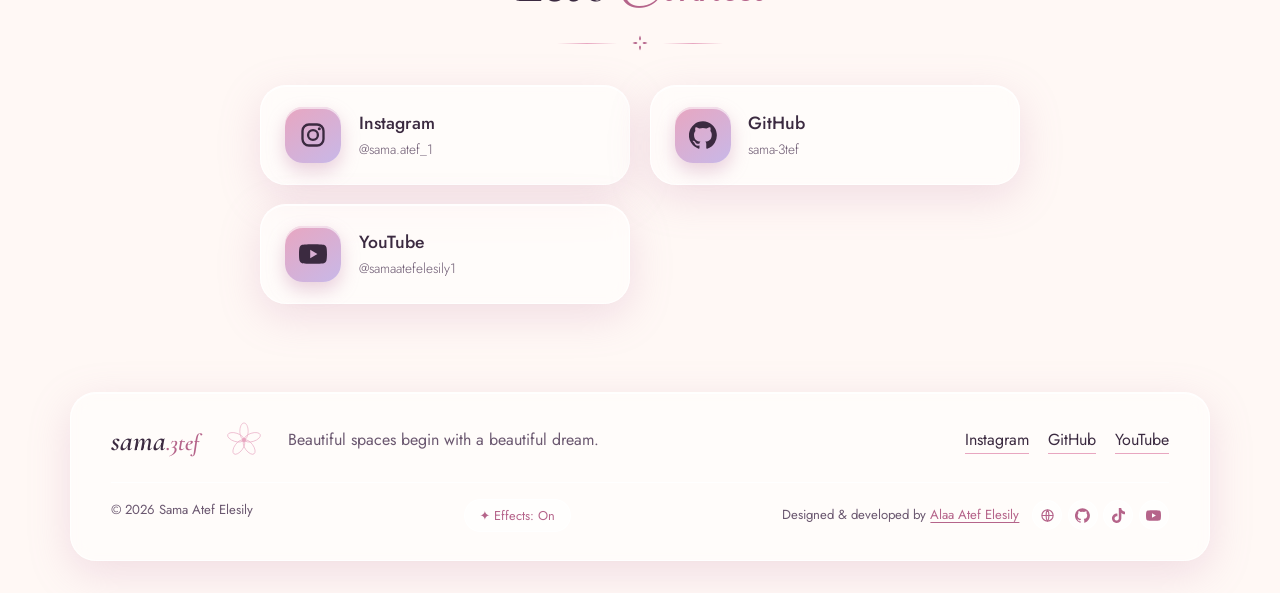
==== commit 7dc7957a: "Update index.html" ====
--- a/index.html
+++ b/index.html
@@ -13,6 +13,7 @@
 <meta property="og:type" content="website">
 <meta property="og:title" content="Sama Atef Elesily | سما عاطف العسيلي ">
 <meta property="og:locale" content="ar_EG">
+<meta name="google-site-verification" content="rBFwU4YFyeGTYUR-Z8wLilzkWlZBJ4c_uj366ZjH0Ek" />
 <meta property="og:locale:alternate" content="en_US">
 <meta property="og:site_name" content="sama.3tef">
 <meta name="twitter:card" content="summary_large_image">
@@ -159,4 +160,4 @@
 <button id="top-btn" class="icon-btn to-top glass" aria-label="Back to top" hidden><svg viewBox="0 0 24 24"><path d="M6 14l6-6 6 6"/></svg></button>
 <script src="js/main.js" defer></script>
 </body>
-</html>+</html>
